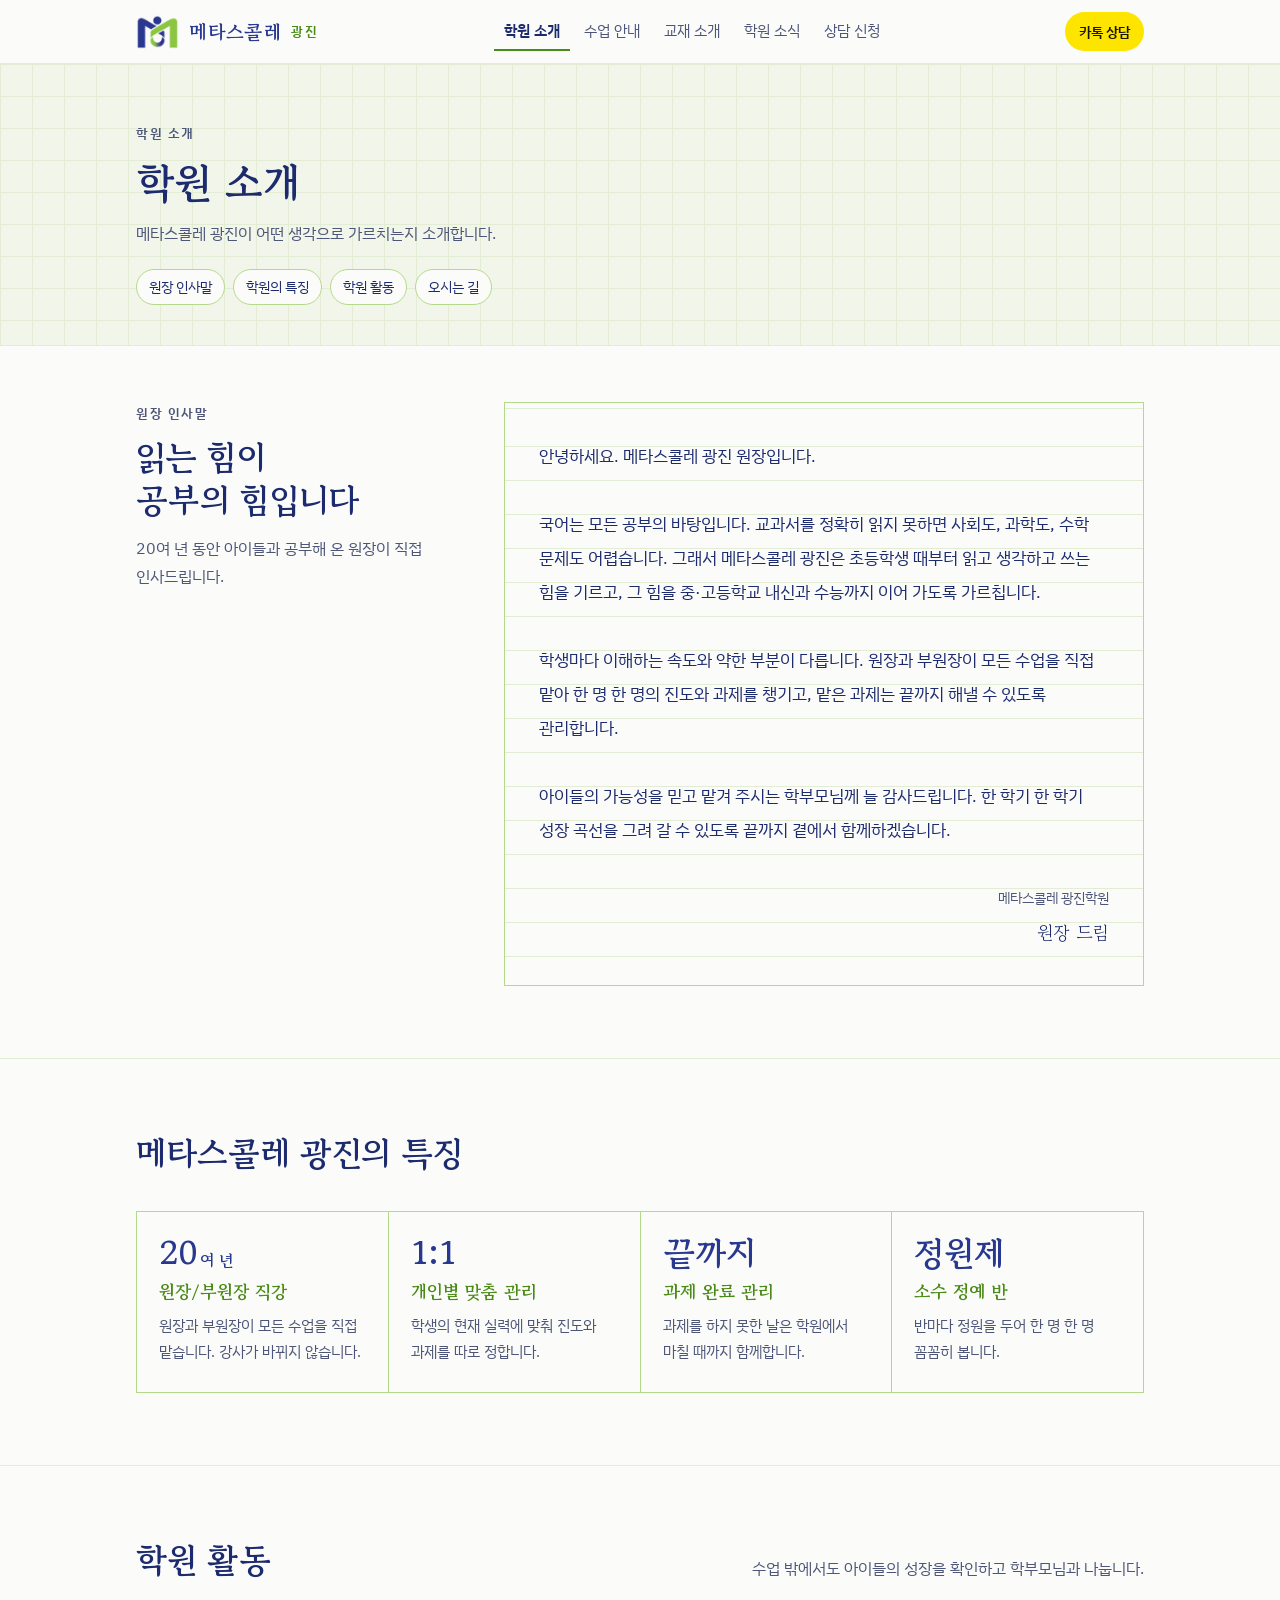
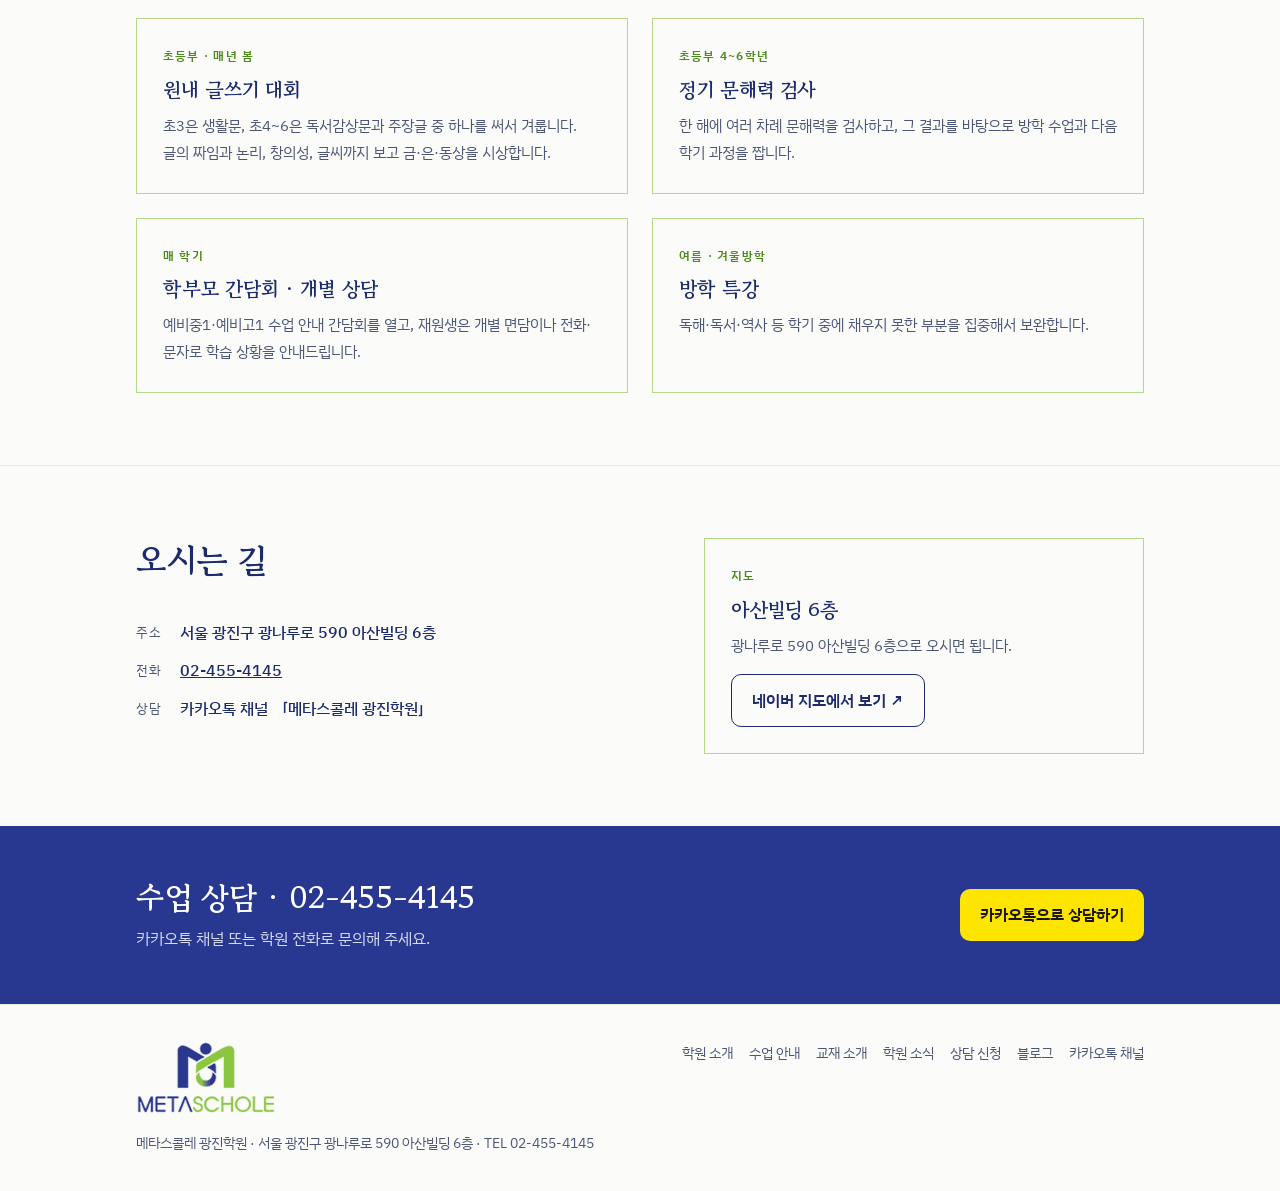
==== about.html @ 659533f3 "Add files via upload" ====
<!doctype html>
<html lang="ko">
<head>
<meta charset="utf-8">
<meta name="viewport" content="width=device-width, initial-scale=1, viewport-fit=cover">
<title>학원 소개 | 메타스콜레 광진</title>
<meta name="claude:viewport-fit-sides" content="cover">
<meta name="description" content="원장 인사말, 메타스콜레 광진의 특징과 학원 활동, 오시는 길">
<link rel="preconnect" href="https://fonts.googleapis.com">
<link rel="preconnect" href="https://fonts.gstatic.com" crossorigin>
<link rel="stylesheet" href="https://fonts.googleapis.com/css2?family=Gowun+Batang:wght@400;700&family=IBM+Plex+Sans+KR:wght@400;500;600&display=swap">
<link rel="stylesheet" href="style.css">
<link rel="icon" href="mark.png">
</head>
<body>
<header class="site-header">
  <div class="wrap bar">
    <a class="logo" href="index.html" aria-label="메타스콜레 광진 홈">
      <img class="logo-img-light" src="mark.png" alt="">
      <img class="logo-img-dark" src="mark-dark.png" alt="">
      <b>메타스콜레</b><span>광진</span>
    </a>
    <nav class="menu" aria-label="주요 메뉴"><a href="about.html" aria-current="page">학원 소개</a><a href="classes.html">수업 안내</a><a href="materials.html">교재 소개</a><a href="news.html">학원 소식</a><a href="contact.html">상담 신청</a></nav>
    <a class="kakao-btn" href="https://pf.kakao.com/_zTMRxb" target="_blank" rel="noopener">카톡 상담</a>
  </div>
  <div class="menu-row"><nav class="menu wrap" aria-label="주요 메뉴(모바일)"><a href="about.html" aria-current="page">학원 소개</a><a href="classes.html">수업 안내</a><a href="materials.html">교재 소개</a><a href="news.html">학원 소식</a><a href="contact.html">상담 신청</a></nav></div>
</header>
<main>
<div class="page-head"><div class="wrap">
  <p class="crumb">학원 소개</p><h1>학원 소개</h1><p>메타스콜레 광진이 어떤 생각으로 가르치는지 소개합니다.</p><div class="subnav"><a href="#greeting">원장 인사말</a><a href="#features">학원의 특징</a><a href="#activities">학원 활동</a><a href="#location">오시는 길</a></div>
</div></div>

<section class="first" id="greeting">
  <div class="wrap letter">
    <div class="letter-side">
      <p class="crumb">원장 인사말</p>
      <h2>읽는 힘이 공부의 힘입니다</h2>
      <p>20여 년 동안 아이들과 공부해 온 원장이 직접 인사드립니다.</p>
    </div>
    <div class="letter-body">
      <p>안녕하세요. 메타스콜레 광진 원장입니다.</p>
      <p>국어는 모든 공부의 바탕입니다. 교과서를 정확히 읽지 못하면 사회도, 과학도, 수학 문제도 어렵습니다. 그래서 메타스콜레 광진은 초등학생 때부터 읽고 생각하고 쓰는 힘을 기르고, 그 힘을 중·고등학교 내신과 수능까지 이어 가도록 가르칩니다.</p>
      <p>학생마다 이해하는 속도와 약한 부분이 다릅니다. 원장과 부원장이 모든 수업을 직접 맡아 한 명 한 명의 진도와 과제를 챙기고, 맡은 과제는 끝까지 해낼 수 있도록 관리합니다.</p>
      <p>아이들의 가능성을 믿고 맡겨 주시는 학부모님께 늘 감사드립니다. 한 학기 한 학기 성장 곡선을 그려 갈 수 있도록 끝까지 곁에서 함께하겠습니다.</p>
      <div class="letter-sign"><small>메타스콜레 광진학원</small>원장 드림</div>
    </div>
  </div>
</section>

<section id="features">
  <div class="wrap">
    <div class="sec-head"><h2>메타스콜레 광진의 특징</h2></div>
    <div class="points">
      <div class="point"><div class="k">20<small>여 년</small></div><h3>원장/부원장 직강</h3><p>원장과 부원장이 모든 수업을 직접 맡습니다. 강사가 바뀌지 않습니다.</p></div>
      <div class="point"><div class="k">1:1</div><h3>개인별 맞춤 관리</h3><p>학생의 현재 실력에 맞춰 진도와 과제를 따로 정합니다.</p></div>
      <div class="point"><div class="k">끝까지</div><h3>과제 완료 관리</h3><p>과제를 하지 못한 날은 학원에서 마칠 때까지 함께합니다.</p></div>
      <div class="point"><div class="k">정원제</div><h3>소수 정예 반</h3><p>반마다 정원을 두어 한 명 한 명 꼼꼼히 봅니다.</p></div>
    </div>
  </div>
</section>

<section id="activities">
  <div class="wrap">
    <div class="sec-head"><h2>학원 활동</h2><p>수업 밖에서도 아이들의 성장을 확인하고 학부모님과 나눕니다.</p></div>
    <div class="cards">
      <article class="card"><span class="tag">초등부 · 매년 봄</span><h3>원내 글쓰기 대회</h3><p>초3은 생활문, 초4~6은 독서감상문과 주장글 중 하나를 써서 겨룹니다. 글의 짜임과 논리, 창의성, 글씨까지 보고 금·은·동상을 시상합니다.</p></article>
      <article class="card"><span class="tag">초등부 4~6학년</span><h3>정기 문해력 검사</h3><p>한 해에 여러 차례 문해력을 검사하고, 그 결과를 바탕으로 방학 수업과 다음 학기 과정을 짭니다.</p></article>
      <article class="card"><span class="tag">매 학기</span><h3>학부모 간담회 · 개별 상담</h3><p>예비중1·예비고1 수업 안내 간담회를 열고, 재원생은 개별 면담이나 전화·문자로 학습 상황을 안내드립니다.</p></article>
      <article class="card"><span class="tag">여름 · 겨울방학</span><h3>방학 특강</h3><p>독해·독서·역사 등 학기 중에 채우지 못한 부분을 집중해서 보완합니다.</p></article>
    </div>
  </div>
</section>

<section id="location">
  <div class="wrap split">
    <div>
      <div class="sec-head"><h2>오시는 길</h2></div>
      <dl class="info">
        <dt>주소</dt><dd>서울 광진구 광나루로 590 아산빌딩 6층</dd>
        <dt>전화</dt><dd><a href="tel:024554145">02-455-4145</a></dd>
        <dt>상담</dt><dd>카카오톡 채널 「메타스콜레 광진학원」</dd>
      </dl>
    </div>
    <div class="card"><span class="tag">지도</span><h3>아산빌딩 6층</h3><p>광나루로 590 아산빌딩 6층으로 오시면 됩니다.</p><div class="actions" style="margin-top:4px"><a class="btn line" href="https://map.naver.com/p/search/%EA%B4%91%EB%82%98%EB%A3%A8%EB%A1%9C%20590" target="_blank" rel="noopener">네이버 지도에서 보기 ↗</a></div></div>
  </div>
</section>
<div class="cta-band"><div class="wrap">
  <div><h2>수업 상담 · 02-455-4145</h2><p>카카오톡 채널 또는 학원 전화로 문의해 주세요.</p></div>
  <a class="btn kakao" href="https://pf.kakao.com/_zTMRxb" target="_blank" rel="noopener">카카오톡으로 상담하기</a>
</div></div>
</main>
<footer><div class="wrap">
  <div>
    <img class="logo-img-light" src="logo.png" alt="METASCHOLE" style="width:140px">
    <img class="logo-img-dark" src="logo-dark.png" alt="METASCHOLE" style="width:140px">
    <p style="margin-top:10px">메타스콜레 광진학원 · 서울 광진구 광나루로 590 아산빌딩 6층 · TEL 02-455-4145</p>
  </div>
  <nav aria-label="하단 메뉴"><a href="about.html">학원 소개</a><a href="classes.html">수업 안내</a><a href="materials.html">교재 소개</a><a href="news.html">학원 소식</a><a href="contact.html">상담 신청</a><a href="https://blog.naver.com/lcleo01" target="_blank" rel="noopener">블로그</a><a href="https://pf.kakao.com/_zTMRxb" target="_blank" rel="noopener">카카오톡 채널</a></nav>
</div></footer>
</body>
</html>
---- style.css ----
/* 메타스콜레 광진 — 원고지(manuscript paper) 모티프.
   남색(로고) 잉크 + 초록(로고) 원고지 칸. 제목은 원고지 칸에, 섹션은 공책 줄처럼. */
:root{
  --paper:#fbfcf9;
  --paper-2:#f1f5ea;
  --ink:#1c2a6e;          /* 로고 남색 계열(본문용으로 조금 어둡게) */
  --brand:#283891;        /* 로고 남색 */
  --ink-soft:#4d5678;
  --lime:#8dc63f;         /* 로고 연두 */
  --green:#4a8a17;        /* 연두를 글자용으로 어둡게 */
  --green-soft:#eef6e2;
  --grid:#b5d98a;
  --grid-faint:#e3edd6;
  --seal:#283891;
  --closed:#fff3b0;
  --seal-ink:#f4f8f6;
  --kakao:#fee500;
  --kakao-ink:#191600;
  --display:"Gowun Batang","Nanum Myeongjo",serif;
  --body:"IBM Plex Sans KR","Apple SD Gothic Neo","Malgun Gothic",sans-serif;
  color-scheme:light;
}
@media (prefers-color-scheme: dark){:root:not([data-theme="light"]){
  --paper:#10152b;--paper-2:#171e3a;--ink:#e8ebf7;--brand:#9aa6ea;--ink-soft:#a9b0cc;--lime:#8dc63f;--green:#9dd25a;--green-soft:#1d2a1a;--grid:#3d5a26;--grid-faint:#252d4a;--seal:#8dc63f;--seal-ink:#10152b;--closed:#3a3416;color-scheme:dark}}
:root[data-theme="dark"]{
  --paper:#10152b;--paper-2:#171e3a;--ink:#e8ebf7;--brand:#9aa6ea;--ink-soft:#a9b0cc;--lime:#8dc63f;--green:#9dd25a;--green-soft:#1d2a1a;--grid:#3d5a26;--grid-faint:#252d4a;--seal:#8dc63f;--seal-ink:#10152b;--closed:#3a3416;color-scheme:dark}

*{box-sizing:border-box}
html{scroll-behavior:smooth}
@media (prefers-reduced-motion:reduce){html{scroll-behavior:auto}*{transition:none!important}}
body{margin:0;background:var(--paper);color:var(--ink);font-family:var(--body);font-size:16px;line-height:1.75;word-break:keep-all;overflow-wrap:break-word}
img{max-width:100%}
.wrap{max-width:1040px;margin:0 auto;padding-left:max(16px,env(safe-area-inset-left,0px));padding-right:max(16px,env(safe-area-inset-right,0px))}
a{color:inherit}
:focus-visible{outline:2px solid var(--green);outline-offset:3px}
h1,h2,h3{font-family:var(--display);text-wrap:balance;margin:0;line-height:1.3}
p{margin:0}

/* header */
body::before{content:"";position:fixed;inset:0 0 auto;height:env(safe-area-inset-top,0px);z-index:10;background:var(--paper)}
.site-header{position:sticky;top:env(safe-area-inset-top,0px);z-index:5;background:var(--paper);border-bottom:1px solid var(--grid-faint)}
.bar{display:flex;align-items:center;justify-content:space-between;gap:16px;padding-block:12px}
.logo{display:flex;align-items:center;gap:10px;text-decoration:none}
.logo img{height:34px;width:auto;display:block}
.logo-img-dark{display:none!important}
@media (prefers-color-scheme: dark){:root:not([data-theme="light"]) .logo-img-light{display:none!important}:root:not([data-theme="light"]) .logo-img-dark{display:block!important}}
:root[data-theme="dark"] .logo-img-light{display:none!important}
:root[data-theme="dark"] .logo-img-dark{display:block!important}
.brand-full{width:min(260px,70%);height:auto}
.logo b{font-family:var(--display);font-size:1.22rem;letter-spacing:.02em;color:var(--brand)}
.logo span{font-size:.8rem;color:var(--green);letter-spacing:.14em;font-weight:600}
.menu{display:flex;gap:4px;align-items:center;font-size:.94rem}
.menu a{text-decoration:none;color:var(--ink-soft);padding:6px 10px;border-radius:6px;white-space:nowrap}
.menu a:hover{color:var(--ink);background:var(--paper-2)}
.menu a[aria-current="page"]{color:var(--ink);font-weight:600;box-shadow:inset 0 -2px 0 var(--green);border-radius:0}
.kakao-btn{background:var(--kakao);color:var(--kakao-ink);padding:7px 14px;border-radius:999px;font-weight:600;text-decoration:none;font-size:.9rem;white-space:nowrap}
.menu-row{display:none}
@media (max-width:820px){
  .bar .menu{display:none}
  .menu-row{display:block;border-top:1px solid var(--grid-faint)}
  .menu-row .menu{overflow-x:auto;padding-block:6px;scrollbar-width:none}
  .menu-row .menu::-webkit-scrollbar{display:none}
}

/* page title band */
.page-head{background:var(--paper-2);border-bottom:1px solid var(--grid-faint);background-image:linear-gradient(var(--grid-faint) 1px,transparent 1px),linear-gradient(90deg,var(--grid-faint) 1px,transparent 1px);background-size:32px 32px}
.page-head .wrap{padding-block:48px 40px}
.crumb{font-size:.8rem;letter-spacing:.12em;color:var(--green);font-weight:600;margin-bottom:10px}
.page-head h1{font-size:clamp(1.8rem,4.2vw,2.6rem)}
.page-head p{margin-top:10px;color:var(--ink-soft);max-width:36em}
.subnav{display:flex;flex-wrap:wrap;gap:8px;margin-top:22px}
.subnav a{font-size:.88rem;text-decoration:none;border:1px solid var(--grid);background:var(--paper);padding:5px 12px;border-radius:999px}
.subnav a:hover{border-color:var(--green);color:var(--green)}

/* hero (home) */
.hero{padding-block:64px 56px;display:grid;grid-template-columns:minmax(0,1.25fr) minmax(0,1fr);gap:48px;align-items:center}
@media (max-width:820px){.hero{grid-template-columns:1fr;gap:40px;padding-block:40px}}
.eyebrow{font-size:.82rem;letter-spacing:.14em;color:var(--green);font-weight:600;margin-bottom:18px}
.genko{display:flex;flex-direction:column;gap:6px;margin-bottom:24px}
.row{display:flex;flex-wrap:wrap}
.row span{width:clamp(38px,6.4vw,62px);aspect-ratio:1;max-width:100%;display:grid;place-items:center;font-family:var(--display);font-weight:700;font-size:clamp(1.5rem,4.4vw,2.6rem);border:1px solid var(--grid);margin:0 -1px -1px 0;background:var(--paper)}
.row span.sp{border-color:var(--grid-faint)}
.row span.hl{color:var(--green);background:var(--green-soft)}
.lede{font-size:1.06rem;color:var(--ink-soft);max-width:34em}
.actions{display:flex;flex-wrap:wrap;gap:12px;margin-top:28px}
.btn{display:inline-flex;align-items:center;gap:8px;padding:12px 20px;border-radius:10px;font-weight:600;text-decoration:none;font-size:.98rem}
.btn.kakao{background:var(--kakao);color:var(--kakao-ink)}
.btn.line{border:1px solid var(--ink);color:var(--ink)}
.btn.line:hover{background:var(--paper-2)}

.notice{position:relative;background:var(--paper-2);border:1px solid var(--grid-faint);padding:28px 26px 26px;border-radius:4px}
.notice h2{font-size:1.3rem;margin-bottom:16px}
dl.info{display:grid;grid-template-columns:auto 1fr;gap:10px 18px;margin:0}
dl.info dt{font-size:.82rem;letter-spacing:.08em;color:var(--ink-soft);padding-top:3px}
dl.info dd{margin:0;font-weight:500;min-width:0}
.seal{position:absolute;top:-22px;right:18px;width:78px;height:78px;border-radius:8px;background:var(--seal);color:var(--seal-ink);display:grid;place-items:center;text-align:center;font-family:var(--display);font-weight:700;font-size:1.02rem;line-height:1.15;transform:rotate(-6deg);box-shadow:inset 0 0 0 3px var(--seal),inset 0 0 0 5px var(--seal-ink)}

/* sections */
section{padding-block:72px;border-top:1px solid var(--grid-faint)}
section.first{border-top:0;padding-top:56px}
.sec-head{display:flex;flex-wrap:wrap;align-items:baseline;justify-content:space-between;gap:12px 24px;margin-bottom:36px}
.sec-head h2{font-size:clamp(1.5rem,3.2vw,2.1rem)}
.sec-head p{color:var(--ink-soft);max-width:32em}
.more{font-size:.92rem;font-weight:600;color:var(--green);text-decoration:none;white-space:nowrap}
.more:hover{text-decoration:underline}

.points{display:grid;grid-template-columns:repeat(4,minmax(0,1fr));border-left:1px solid var(--grid);border-top:1px solid var(--grid)}
@media (max-width:860px){.points{grid-template-columns:repeat(2,minmax(0,1fr))}}
@media (max-width:480px){.points{grid-template-columns:1fr}}
.point{padding:24px 22px 26px;border-right:1px solid var(--grid);border-bottom:1px solid var(--grid);display:flex;flex-direction:column;gap:10px;min-width:0}
.point .k{font-family:var(--display);font-size:2.1rem;font-weight:700;line-height:1;color:var(--brand)}
.point .k small{font-size:1rem;margin-left:2px}
.point h3{font-size:1.12rem;color:var(--green)}
.point p{color:var(--ink-soft);font-size:.95rem}

.classes{display:grid;grid-template-columns:repeat(2,minmax(0,1fr));gap:28px}
@media (max-width:820px){.classes{grid-template-columns:1fr}}
.class{border:1px solid var(--grid);background:var(--paper);display:flex;flex-direction:column;min-width:0;scroll-margin-top:90px}
.class-top{padding:26px 26px 20px;border-bottom:1px solid var(--grid);background:repeating-linear-gradient(to bottom,transparent 0 31px,var(--grid-faint) 31px 32px)}
.tag{display:inline-block;font-size:.78rem;letter-spacing:.1em;font-weight:600;color:var(--green);margin-bottom:8px}
.class h3{font-size:1.55rem;margin-bottom:8px}
.class-top p{color:var(--ink-soft)}
.meta{display:grid;grid-template-columns:repeat(2,minmax(0,1fr));border-bottom:1px solid var(--grid)}
.meta div{padding:14px 26px;min-width:0}
.meta div+div{border-left:1px solid var(--grid)}
.meta span{display:block;font-size:.76rem;letter-spacing:.1em;color:var(--ink-soft)}
.meta b{font-family:var(--display);font-size:1.15rem}
ul.checks{list-style:none;margin:0;padding:20px 26px 26px;display:flex;flex-direction:column;gap:10px}
ul.checks li{position:relative;padding-left:22px}
ul.checks li::before{content:"";position:absolute;left:0;top:.62em;width:10px;height:10px;border:1px solid var(--green);background:var(--green-soft)}
.class .detail{padding:0 26px 26px;color:var(--ink-soft);font-size:.96rem;display:flex;flex-direction:column;gap:10px}

.flow{display:grid;grid-template-columns:repeat(3,minmax(0,1fr))}
@media (max-width:760px){.flow{grid-template-columns:1fr}}
.step{padding:6px 28px 6px 0;min-width:0}
.step+.step{padding-left:28px;border-left:1px dashed var(--grid)}
@media (max-width:760px){.step,.step+.step{padding:18px 0;border-left:0;border-top:1px dashed var(--grid)}.step:first-child{border-top:0}}
.step .n{font-size:.8rem;letter-spacing:.12em;color:var(--green);font-weight:600}
.step h3{font-size:1.2rem;margin:6px 0 8px}
.step p{color:var(--ink-soft);font-size:.96rem}

/* greeting letter */
.letter{display:grid;grid-template-columns:minmax(0,1fr) minmax(0,2fr);gap:48px;align-items:start}
@media (max-width:820px){.letter{grid-template-columns:1fr;gap:28px}}
.letter-side h2{font-size:clamp(1.5rem,3.2vw,2.1rem);margin-bottom:12px}
.letter-side p{color:var(--ink-soft)}
.letter-body{background:var(--paper);border:1px solid var(--grid);padding:36px 34px;background-image:repeating-linear-gradient(to bottom,transparent 0 33px,var(--grid-faint) 33px 34px);background-position:0 10px;line-height:34px;font-size:1.04rem}
.letter-body p+p{margin-top:34px}
.letter-sign{margin-top:34px;text-align:right;font-family:var(--display);font-size:1.15rem}
.letter-sign small{display:block;font-family:var(--body);font-size:.85rem;color:var(--ink-soft)}

/* generic grids & cards */
.cards{display:grid;grid-template-columns:repeat(2,minmax(0,1fr));gap:24px}
@media (max-width:760px){.cards{grid-template-columns:1fr}}
.card{background:var(--paper);border:1px solid var(--grid);padding:26px;display:flex;flex-direction:column;gap:10px;min-width:0}
.card .tag{margin:0}
.card h3{font-size:1.25rem}
.card p{color:var(--ink-soft);font-size:.96rem}
.card.link{text-decoration:none;transition:border-color .15s}
.card.link:hover{border-color:var(--green)}
.card .go{margin-top:auto;padding-top:8px;font-weight:600;font-size:.9rem;color:var(--green)}

.book{display:grid;grid-template-columns:96px minmax(0,1fr);gap:22px;align-items:start}
.cover{aspect-ratio:3/4;max-width:100%;border:1px solid var(--ink);background:var(--paper-2);display:flex;flex-direction:column;justify-content:space-between;padding:10px 9px;font-family:var(--display);font-weight:700;font-size:.82rem;line-height:1.25;color:var(--ink);background-image:linear-gradient(var(--grid-faint) 1px,transparent 1px),linear-gradient(90deg,var(--grid-faint) 1px,transparent 1px);background-size:12px 12px}
.cover small{font-family:var(--body);font-weight:600;font-size:.62rem;letter-spacing:.08em;color:var(--green)}
.cover.navy{background:var(--brand);color:#fff;background-image:none}
.cover.navy small{color:var(--lime)}
.cover.green{background:var(--lime);color:#14200a;background-image:none}
.cover.green small{color:#2c4a10}

.news{list-style:none;margin:0;padding:0;border-top:1px solid var(--ink)}
.news li{border-bottom:1px solid var(--grid-faint)}
.news a,.news .item{display:grid;grid-template-columns:88px minmax(0,1fr) auto;gap:16px;align-items:baseline;padding:18px 4px;text-decoration:none}
.news a:hover b{color:var(--green)}
.news .cat{font-size:.78rem;font-weight:600;letter-spacing:.06em;color:var(--green)}
.news b{font-weight:600}
.news .when{font-size:.85rem;color:var(--ink-soft);font-variant-numeric:tabular-nums}
@media (max-width:560px){.news a,.news .item{grid-template-columns:1fr;gap:4px}}

.todo{border:1.5px dashed var(--green);background:var(--green-soft);padding:18px 20px;border-radius:6px;font-size:.95rem}
.todo b{color:var(--green)}

.split{display:grid;grid-template-columns:minmax(0,1.2fr) minmax(0,1fr);gap:40px;align-items:start}
@media (max-width:820px){.split{grid-template-columns:1fr}}

.copy{display:flex;gap:8px;align-items:center;flex-wrap:wrap}
.copy code{font-family:var(--body);background:var(--paper-2);padding:8px 10px;border:1px solid var(--grid-faint);font-size:.9rem;user-select:all;min-width:0;overflow-wrap:anywhere;flex:1}
.copy button{font:inherit;font-size:.88rem;font-weight:600;padding:8px 14px;border:1px solid var(--ink);background:transparent;color:var(--ink);cursor:pointer;border-radius:6px}

.cta-band{background:var(--brand);color:#fff}
.cta-band .wrap{padding-block:52px;display:flex;flex-wrap:wrap;align-items:center;justify-content:space-between;gap:20px}
.cta-band h2{font-size:clamp(1.4rem,3vw,1.9rem)}
.cta-band p{color:#d6dcf5;margin-top:6px}
@media (prefers-color-scheme: dark){:root:not([data-theme="light"]) .cta-band{background:var(--paper-2);color:var(--ink)}}
:root[data-theme="dark"] .cta-band{background:var(--paper-2);color:var(--ink)}

footer{padding-block:36px;font-size:.86rem;color:var(--ink-soft);border-top:1px solid var(--grid-faint)}
footer .wrap{display:flex;flex-wrap:wrap;justify-content:space-between;gap:16px 32px}
footer nav{display:flex;flex-wrap:wrap;gap:6px 16px}
footer a{text-decoration:none}
footer a:hover{color:var(--ink)}

/* 과정 카드 4개, 소식 요약 */
.courses{display:grid;grid-template-columns:repeat(4,minmax(0,1fr));gap:20px}
@media (max-width:960px){.courses{grid-template-columns:repeat(2,minmax(0,1fr))}}
@media (max-width:520px){.courses{grid-template-columns:1fr}}
.news .nt{display:flex;flex-direction:column;gap:2px;min-width:0}
.news .nt small{font-size:.9rem;color:var(--ink-soft);line-height:1.6}
.news a{grid-template-columns:72px minmax(0,1fr) auto}
.news .item{grid-template-columns:72px minmax(0,1fr) auto}
.cards+.cards{margin-top:24px}

/* 수업 일정표 달력 */
.cal-wrap{border:1px solid var(--grid);background:var(--paper);margin-bottom:24px}
.cal-title{display:flex;flex-wrap:wrap;justify-content:space-between;align-items:baseline;gap:8px 16px;padding:18px 20px;border-bottom:1px solid var(--grid)}
.cal-title h3{font-size:1.3rem}
.cal-key{font-size:.85rem;color:var(--ink-soft);display:inline-flex;align-items:center;gap:6px}
.cal-key i{width:14px;height:14px;background:var(--closed);border:1px solid var(--grid)}
.cal{display:grid;grid-template-columns:repeat(7,minmax(0,1fr))}
.cal-h{padding:8px 4px;text-align:center;font-weight:600;font-size:.88rem;border-bottom:1px solid var(--grid);background:var(--paper-2)}
.cal-d{min-height:78px;padding:8px 10px;border-right:1px solid var(--grid-faint);border-bottom:1px solid var(--grid-faint);display:flex;flex-direction:column;gap:2px;min-width:0}
.cal-d:nth-child(7n){border-right:0}
.cal-d b{font-variant-numeric:tabular-nums;font-size:1rem}
.cal-d span{font-size:.8rem;color:var(--ink-soft)}
.cal-d.closed{background:var(--closed)}
.cal-d.closed span{color:var(--ink);font-weight:600}
.sun,.cal-d.sun b{color:#c23b3b}
.sat,.cal-d.sat b{color:var(--brand)}
.cal-notes{padding:16px 20px 20px;border-top:1px solid var(--grid)}
@media (max-width:560px){.cal-d{min-height:58px;padding:6px 5px}.cal-d span{font-size:.68rem;line-height:1.3}.cal-d b{font-size:.9rem}}

/* 학원 소식 글 펼쳐 보기 */
.posts{border-top:1px solid var(--ink)}
.post{border-bottom:1px solid var(--grid-faint);scroll-margin-top:90px}
.post summary{list-style:none;cursor:pointer;display:grid;grid-template-columns:72px minmax(0,1fr) auto;gap:16px;align-items:baseline;padding:18px 4px}
.post summary::-webkit-details-marker{display:none}
.post summary:hover b{color:var(--green)}
.post summary .cat{font-size:.78rem;font-weight:600;letter-spacing:.06em;color:var(--green)}
.post summary .nt{display:flex;flex-direction:column;gap:2px;min-width:0}
.post summary .nt small{font-size:.9rem;color:var(--ink-soft);line-height:1.6}
.post[open] summary .nt small{display:none}
.post summary .when{font-size:.85rem;color:var(--ink-soft);font-variant-numeric:tabular-nums}
.post summary b::after{content:" +";color:var(--green)}
.post[open] summary b::after{content:" −"}
.post-body{margin:0 4px 26px 92px;padding:22px 26px;background:var(--paper-2);border-left:3px solid var(--lime);max-width:46rem;display:flex;flex-direction:column;gap:12px}
.post-body h4{font-family:var(--display);font-size:1.08rem;margin:8px 0 0}
.post-body ul{margin:0;padding-left:1.2em;display:flex;flex-direction:column;gap:6px}
@media (max-width:560px){.post summary{grid-template-columns:1fr;gap:4px}.post-body{margin:0 0 22px;padding:18px 16px}}
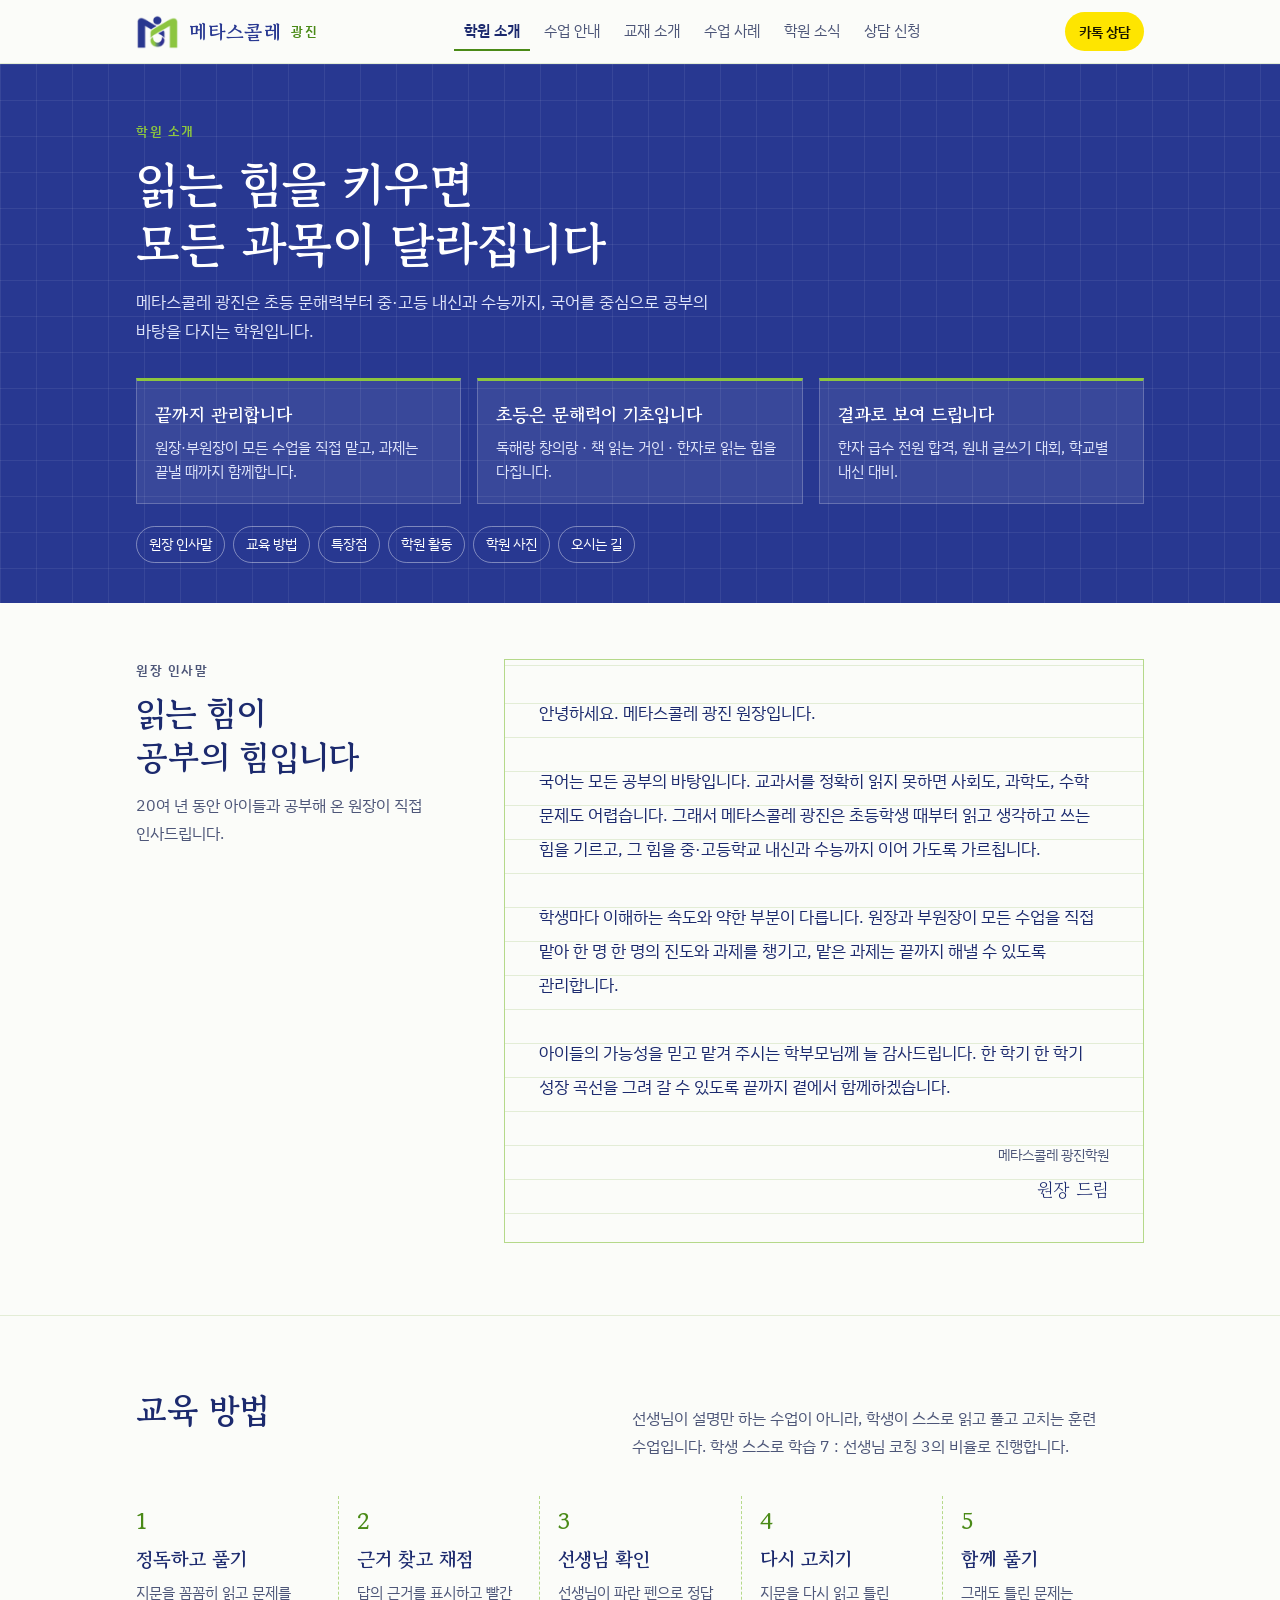
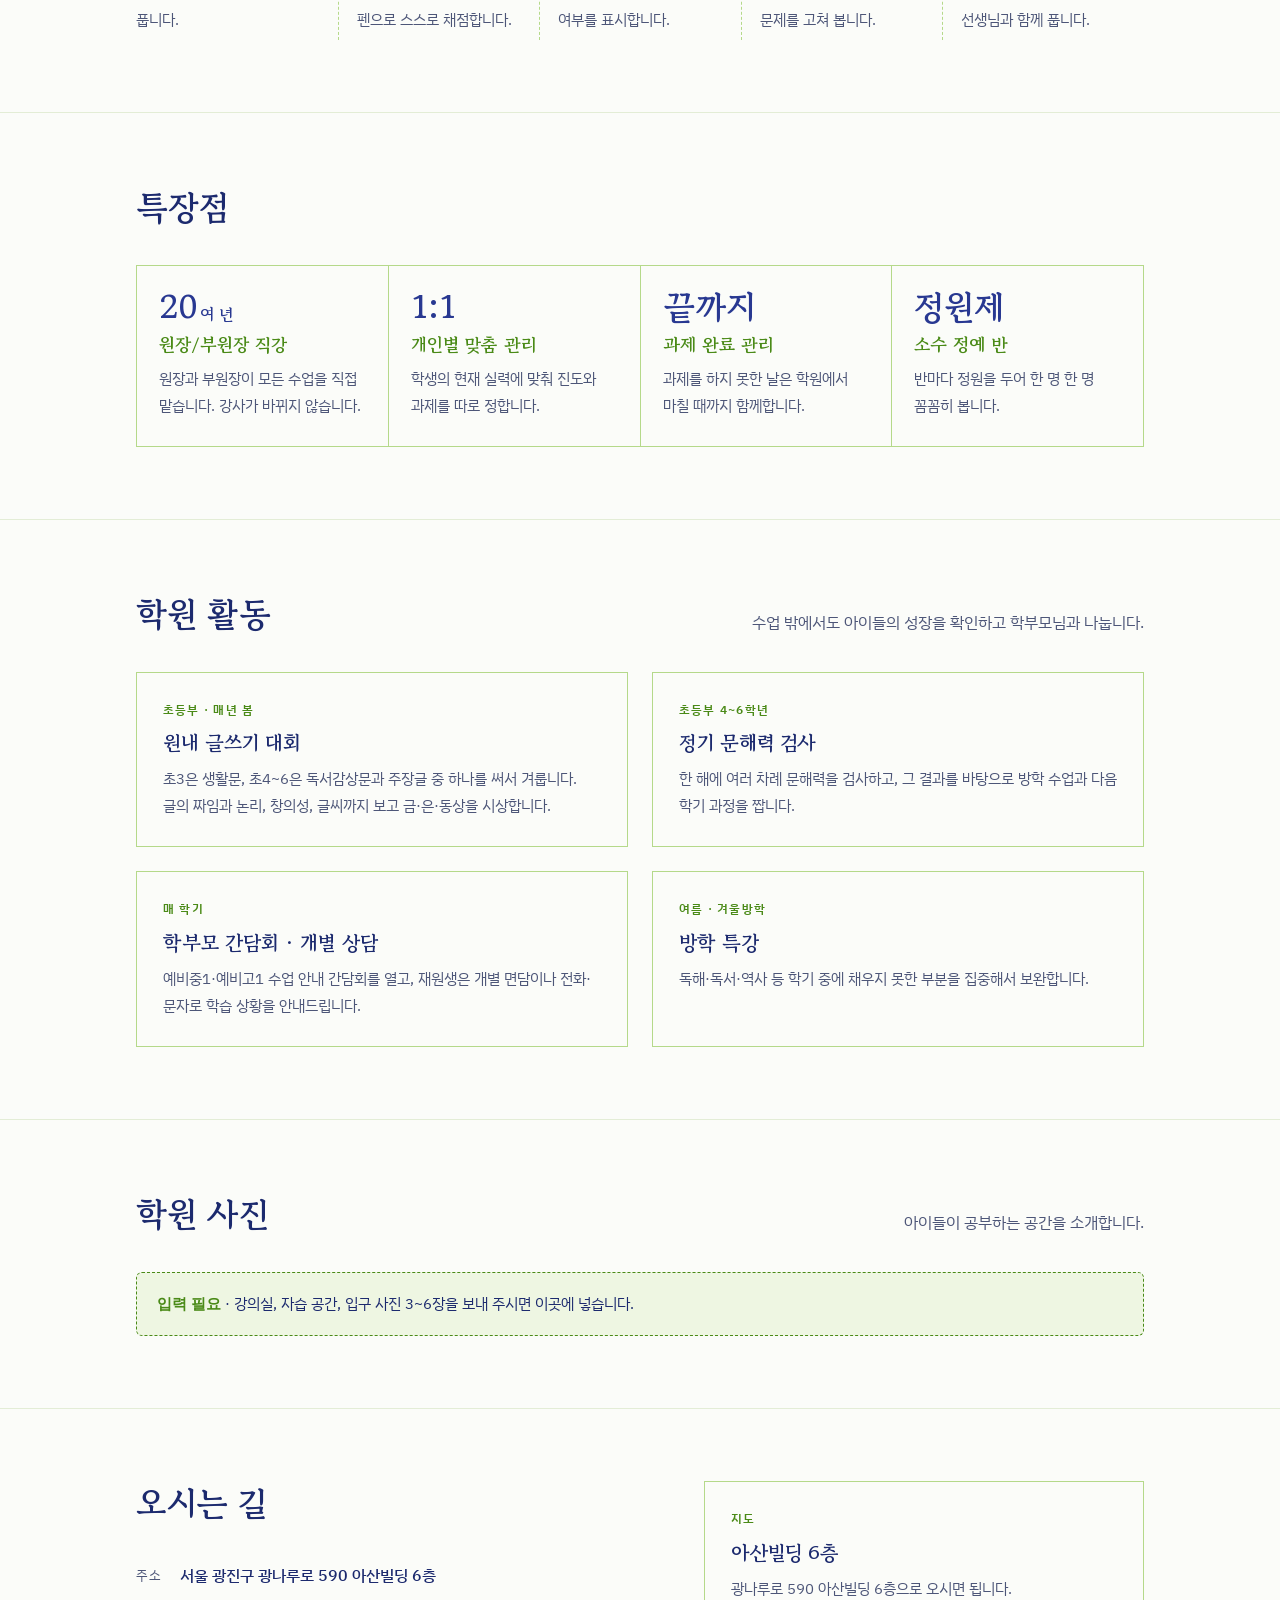
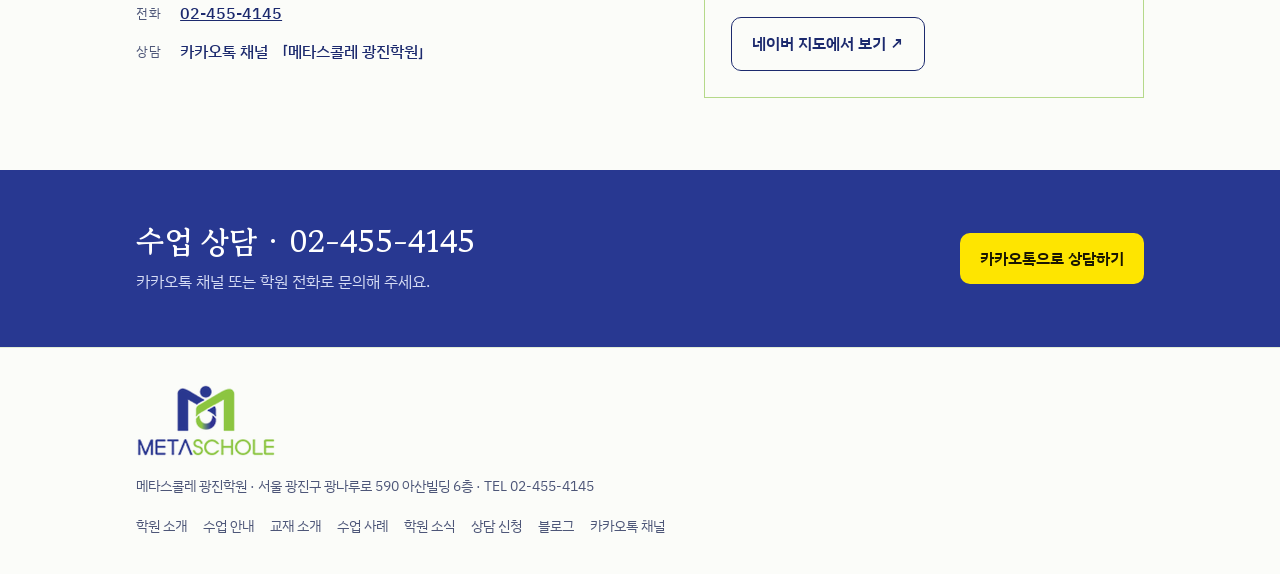
==== commit 7cced7d3: "Add files via upload" ====
--- a/about.html
+++ b/about.html
@@ -20,14 +20,22 @@
       <img class="logo-img-dark" src="mark-dark.png" alt="">
       <b>메타스콜레</b><span>광진</span>
     </a>
-    <nav class="menu" aria-label="주요 메뉴"><a href="about.html" aria-current="page">학원 소개</a><a href="classes.html">수업 안내</a><a href="materials.html">교재 소개</a><a href="news.html">학원 소식</a><a href="contact.html">상담 신청</a></nav>
+    <nav class="menu" aria-label="주요 메뉴"><a href="about.html" aria-current="page">학원 소개</a><a href="classes.html">수업 안내</a><a href="materials.html">교재 소개</a><a href="cases.html">수업 사례</a><a href="news.html">학원 소식</a><a href="contact.html">상담 신청</a></nav>
     <a class="kakao-btn" href="https://pf.kakao.com/_zTMRxb" target="_blank" rel="noopener">카톡 상담</a>
   </div>
-  <div class="menu-row"><nav class="menu wrap" aria-label="주요 메뉴(모바일)"><a href="about.html" aria-current="page">학원 소개</a><a href="classes.html">수업 안내</a><a href="materials.html">교재 소개</a><a href="news.html">학원 소식</a><a href="contact.html">상담 신청</a></nav></div>
+  <div class="menu-row"><nav class="menu wrap" aria-label="주요 메뉴(모바일)"><a href="about.html" aria-current="page">학원 소개</a><a href="classes.html">수업 안내</a><a href="materials.html">교재 소개</a><a href="cases.html">수업 사례</a><a href="news.html">학원 소식</a><a href="contact.html">상담 신청</a></nav></div>
 </header>
 <main>
-<div class="page-head"><div class="wrap">
-  <p class="crumb">학원 소개</p><h1>학원 소개</h1><p>메타스콜레 광진이 어떤 생각으로 가르치는지 소개합니다.</p><div class="subnav"><a href="#greeting">원장 인사말</a><a href="#features">학원의 특징</a><a href="#activities">학원 활동</a><a href="#location">오시는 길</a></div>
+<div class="about-hero"><div class="wrap">
+  <p class="crumb">학원 소개</p>
+  <h1>읽는 힘을 키우면<br>모든 과목이 달라집니다</h1>
+  <p class="lede">메타스콜레 광진은 초등 문해력부터 중·고등 내신과 수능까지, 국어를 중심으로 공부의 바탕을 다지는 학원입니다.</p>
+  <div class="pillars">
+    <div class="pillar"><b>끝까지 관리합니다</b><span>원장·부원장이 모든 수업을 직접 맡고, 과제는 끝낼 때까지 함께합니다.</span></div>
+    <div class="pillar"><b>초등은 문해력이 기초입니다</b><span>독해랑 창의랑 · 책 읽는 거인 · 한자로 읽는 힘을 다집니다.</span></div>
+    <div class="pillar"><b>결과로 보여 드립니다</b><span>한자 급수 전원 합격, 원내 글쓰기 대회, 학교별 내신 대비.</span></div>
+  </div>
+  <div class="subnav"><a href="#greeting">원장 인사말</a><a href="#method">교육 방법</a><a href="#features">특장점</a><a href="#activities">학원 활동</a><a href="#photos">학원 사진</a><a href="#location">오시는 길</a></div>
 </div></div>
 
 <section class="first" id="greeting">
@@ -47,9 +55,22 @@
   </div>
 </section>
 
+<section id="method">
+  <div class="wrap">
+    <div class="sec-head"><h2>교육 방법</h2><p>선생님이 설명만 하는 수업이 아니라, 학생이 스스로 읽고 풀고 고치는 훈련 수업입니다. 학생 스스로 학습 7 : 선생님 코칭 3의 비율로 진행합니다.</p></div>
+    <div class="flow five">
+      <div class="step"><div class="n">1</div><h3>정독하고 풀기</h3><p>지문을 꼼꼼히 읽고 문제를 풉니다.</p></div>
+      <div class="step"><div class="n">2</div><h3>근거 찾고 채점</h3><p>답의 근거를 표시하고 빨간 펜으로 스스로 채점합니다.</p></div>
+      <div class="step"><div class="n">3</div><h3>선생님 확인</h3><p>선생님이 파란 펜으로 정답 여부를 표시합니다.</p></div>
+      <div class="step"><div class="n">4</div><h3>다시 고치기</h3><p>지문을 다시 읽고 틀린 문제를 고쳐 봅니다.</p></div>
+      <div class="step"><div class="n">5</div><h3>함께 풀기</h3><p>그래도 틀린 문제는 선생님과 함께 풉니다.</p></div>
+    </div>
+  </div>
+</section>
+
 <section id="features">
   <div class="wrap">
-    <div class="sec-head"><h2>메타스콜레 광진의 특징</h2></div>
+    <div class="sec-head"><h2>특장점</h2></div>
     <div class="points">
       <div class="point"><div class="k">20<small>여 년</small></div><h3>원장/부원장 직강</h3><p>원장과 부원장이 모든 수업을 직접 맡습니다. 강사가 바뀌지 않습니다.</p></div>
       <div class="point"><div class="k">1:1</div><h3>개인별 맞춤 관리</h3><p>학생의 현재 실력에 맞춰 진도와 과제를 따로 정합니다.</p></div>
@@ -68,6 +89,13 @@
       <article class="card"><span class="tag">매 학기</span><h3>학부모 간담회 · 개별 상담</h3><p>예비중1·예비고1 수업 안내 간담회를 열고, 재원생은 개별 면담이나 전화·문자로 학습 상황을 안내드립니다.</p></article>
       <article class="card"><span class="tag">여름 · 겨울방학</span><h3>방학 특강</h3><p>독해·독서·역사 등 학기 중에 채우지 못한 부분을 집중해서 보완합니다.</p></article>
     </div>
+  </div>
+</section>
+
+<section id="photos">
+  <div class="wrap">
+    <div class="sec-head"><h2>학원 사진</h2><p>아이들이 공부하는 공간을 소개합니다.</p></div>
+    <div class="todo"><b>입력 필요</b> · 강의실, 자습 공간, 입구 사진 3~6장을 보내 주시면 이곳에 넣습니다.</div>
   </div>
 </section>
 
@@ -95,7 +123,7 @@
     <img class="logo-img-dark" src="logo-dark.png" alt="METASCHOLE" style="width:140px">
     <p style="margin-top:10px">메타스콜레 광진학원 · 서울 광진구 광나루로 590 아산빌딩 6층 · TEL 02-455-4145</p>
   </div>
-  <nav aria-label="하단 메뉴"><a href="about.html">학원 소개</a><a href="classes.html">수업 안내</a><a href="materials.html">교재 소개</a><a href="news.html">학원 소식</a><a href="contact.html">상담 신청</a><a href="https://blog.naver.com/lcleo01" target="_blank" rel="noopener">블로그</a><a href="https://pf.kakao.com/_zTMRxb" target="_blank" rel="noopener">카카오톡 채널</a></nav>
+  <nav aria-label="하단 메뉴"><a href="about.html">학원 소개</a><a href="classes.html">수업 안내</a><a href="materials.html">교재 소개</a><a href="cases.html">수업 사례</a><a href="news.html">학원 소식</a><a href="contact.html">상담 신청</a><a href="https://blog.naver.com/lcleo01" target="_blank" rel="noopener">블로그</a><a href="https://pf.kakao.com/_zTMRxb" target="_blank" rel="noopener">카카오톡 채널</a></nav>
 </div></footer>
 </body>
 </html>
--- a/style.css
+++ b/style.css
@@ -246,3 +246,65 @@
 .post-body h4{font-family:var(--display);font-size:1.08rem;margin:8px 0 0}
 .post-body ul{margin:0;padding-left:1.2em;display:flex;flex-direction:column;gap:6px}
 @media (max-width:560px){.post summary{grid-template-columns:1fr;gap:4px}.post-body{margin:0 0 22px;padding:18px 16px}}
+
+/* 수업 구성 펼쳐 보기 */
+.parts-hint{padding:18px 26px 6px;font-size:.85rem;color:var(--ink-soft)}
+.parts{padding:0 26px 22px;display:flex;flex-direction:column}
+.part{border-bottom:1px solid var(--grid-faint)}
+.part summary{list-style:none;cursor:pointer;display:flex;flex-wrap:wrap;align-items:baseline;gap:4px 14px;padding:14px 0}
+.part summary::-webkit-details-marker{display:none}
+.part summary b{font-family:var(--display);font-size:1.12rem}
+.part summary b::before{content:"+ ";color:var(--green)}
+.part[open] summary b::before{content:"− "}
+.part summary span{font-size:.85rem;color:var(--ink-soft)}
+.part summary:hover b{color:var(--green)}
+.part-body{padding:0 0 18px 18px;display:flex;flex-direction:column;gap:12px;color:var(--ink-soft);max-width:46rem}
+@media (max-width:560px){.parts,.parts-hint{padding-left:16px;padding-right:16px}.part-body{padding-left:0}}
+
+/* 수업 사례 사진 */
+.post-body figure{margin:4px 0;display:flex;flex-direction:column;gap:6px;min-width:0}
+.post-body figure img{display:block;width:100%;height:auto;border:1px solid var(--grid);background:#fff}
+.post-body figcaption{font-size:.82rem;color:var(--ink-soft)}
+.post-body > figure{max-width:340px}
+.gallery{display:grid;grid-template-columns:repeat(auto-fill,minmax(180px,1fr));gap:14px}
+.post-body a.more{font-weight:600}
+
+/* 과정 카드 6개, 단계표, 순서 목록 */
+.courses{grid-template-columns:repeat(3,minmax(0,1fr))}
+@media (max-width:860px){.courses{grid-template-columns:repeat(2,minmax(0,1fr))}}
+@media (max-width:520px){.courses{grid-template-columns:1fr}}
+.classes.single{grid-template-columns:minmax(0,1fr)}
+.part-body h4{font-family:var(--display);font-size:1.02rem;color:var(--ink);margin:6px 0 -4px}
+ol.steps{margin:0;padding-left:1.4em;display:flex;flex-direction:column;gap:6px}
+ol.steps li::marker{color:var(--green);font-weight:600}
+.table-wrap{overflow-x:auto}
+table.levels{border-collapse:collapse;min-width:280px;font-size:.92rem}
+table.levels th,table.levels td{border:1px solid var(--grid);padding:6px 14px;text-align:left;color:var(--ink)}
+table.levels th{background:var(--paper-2);font-weight:600}
+
+/* 학원 소개 배너 */
+.about-hero{background:var(--brand);color:#fff;position:relative;overflow:hidden}
+.about-hero::after{content:"";position:absolute;inset:0;background-image:linear-gradient(rgba(255,255,255,.07) 1px,transparent 1px),linear-gradient(90deg,rgba(255,255,255,.07) 1px,transparent 1px);background-size:36px 36px;pointer-events:none}
+.about-hero .wrap{position:relative;z-index:1;padding-block:56px 40px}
+.about-hero .crumb{color:var(--lime)}
+.about-hero h1{font-size:clamp(1.9rem,4.6vw,3rem);line-height:1.25}
+.about-hero .lede{color:#dfe4fa;margin-top:14px;max-width:36em}
+.pillars{display:grid;grid-template-columns:repeat(3,minmax(0,1fr));gap:16px;margin-top:32px}
+@media (max-width:760px){.pillars{grid-template-columns:1fr}}
+.pillar{background:rgba(255,255,255,.08);border:1px solid rgba(255,255,255,.22);border-top:3px solid var(--lime);padding:18px 18px 20px;display:flex;flex-direction:column;gap:6px;min-width:0}
+.pillar b{font-family:var(--display);font-size:1.12rem}
+.pillar span{color:#dfe4fa;font-size:.92rem;line-height:1.6}
+.about-hero .subnav a{background:transparent;color:#fff;border-color:rgba(255,255,255,.4)}
+.about-hero .subnav a:hover{border-color:var(--lime);color:var(--lime)}
+@media (prefers-color-scheme: dark){:root:not([data-theme="light"]) .about-hero{background:#1b2558}}
+:root[data-theme="dark"] .about-hero{background:#1b2558}
+
+.flow.five{grid-template-columns:repeat(5,minmax(0,1fr))}
+@media (max-width:900px){.flow.five{grid-template-columns:1fr}.flow.five .step,.flow.five .step+.step{padding:16px 0;border-left:0;border-top:1px dashed var(--grid)}.flow.five .step:first-child{border-top:0}}
+.flow.five .step{padding-right:18px}.flow.five .step+.step{padding-left:18px}
+.flow.five .n{font-family:var(--display);font-size:1.4rem;color:var(--green)}
+
+.covers{display:grid;grid-template-columns:repeat(auto-fill,minmax(160px,220px));gap:22px}
+.covers figure{margin:0;display:flex;flex-direction:column;gap:8px}
+.covers img{width:100%;height:auto;border:1px solid var(--grid);box-shadow:0 6px 18px rgba(20,30,80,.12)}
+.covers figcaption{font-size:.88rem;color:var(--ink-soft)}
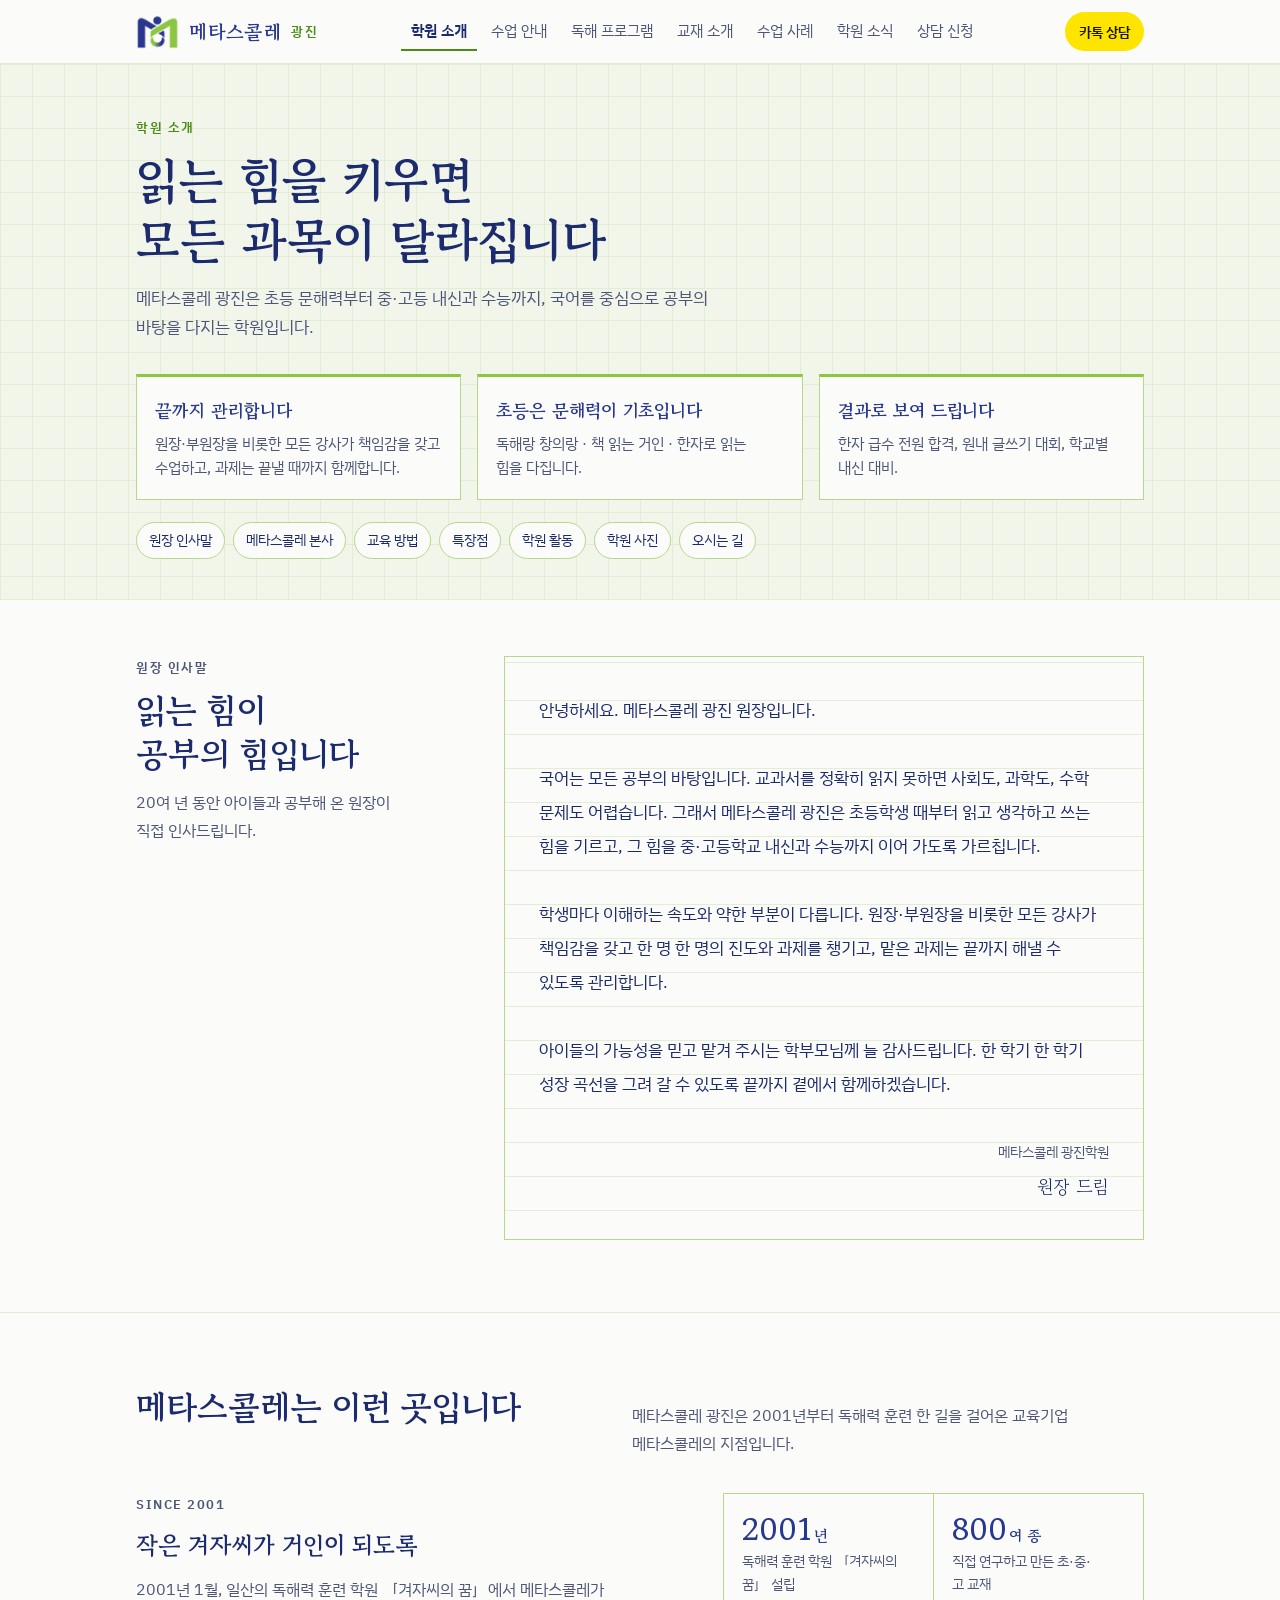
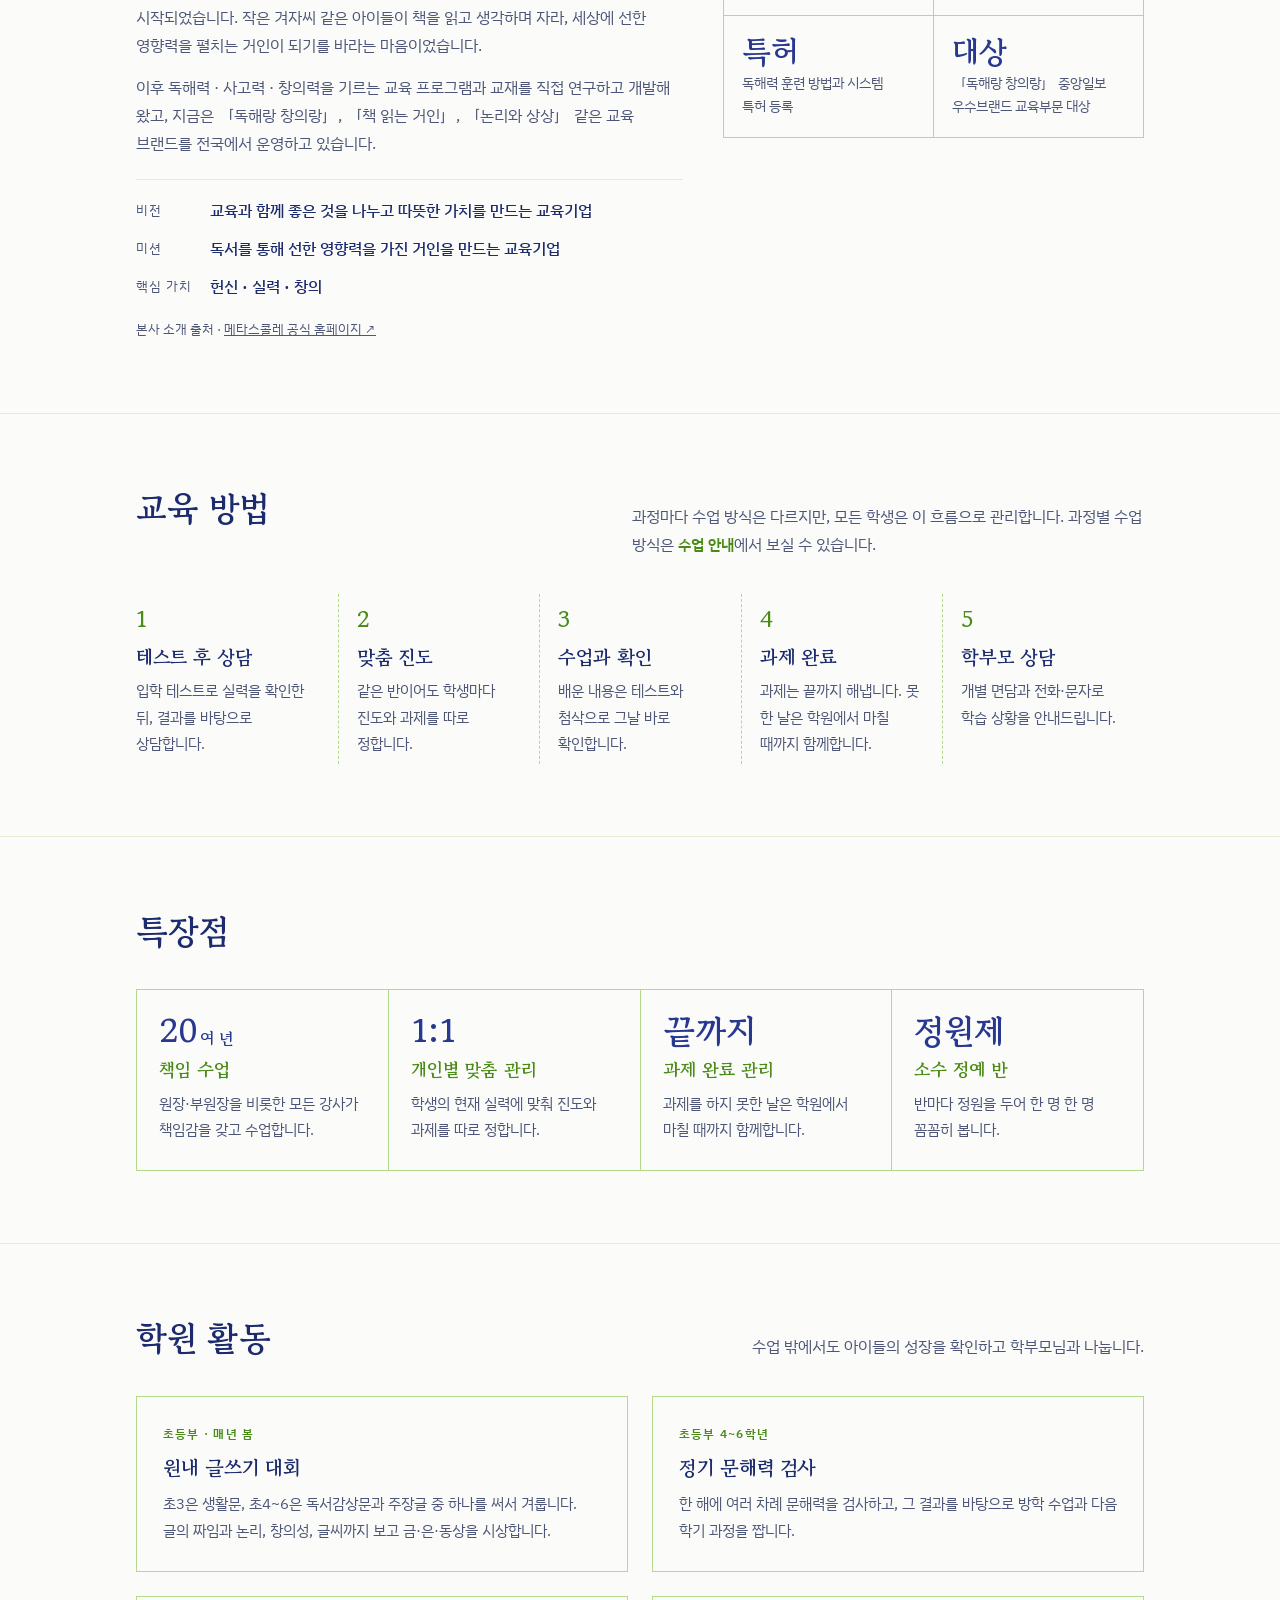
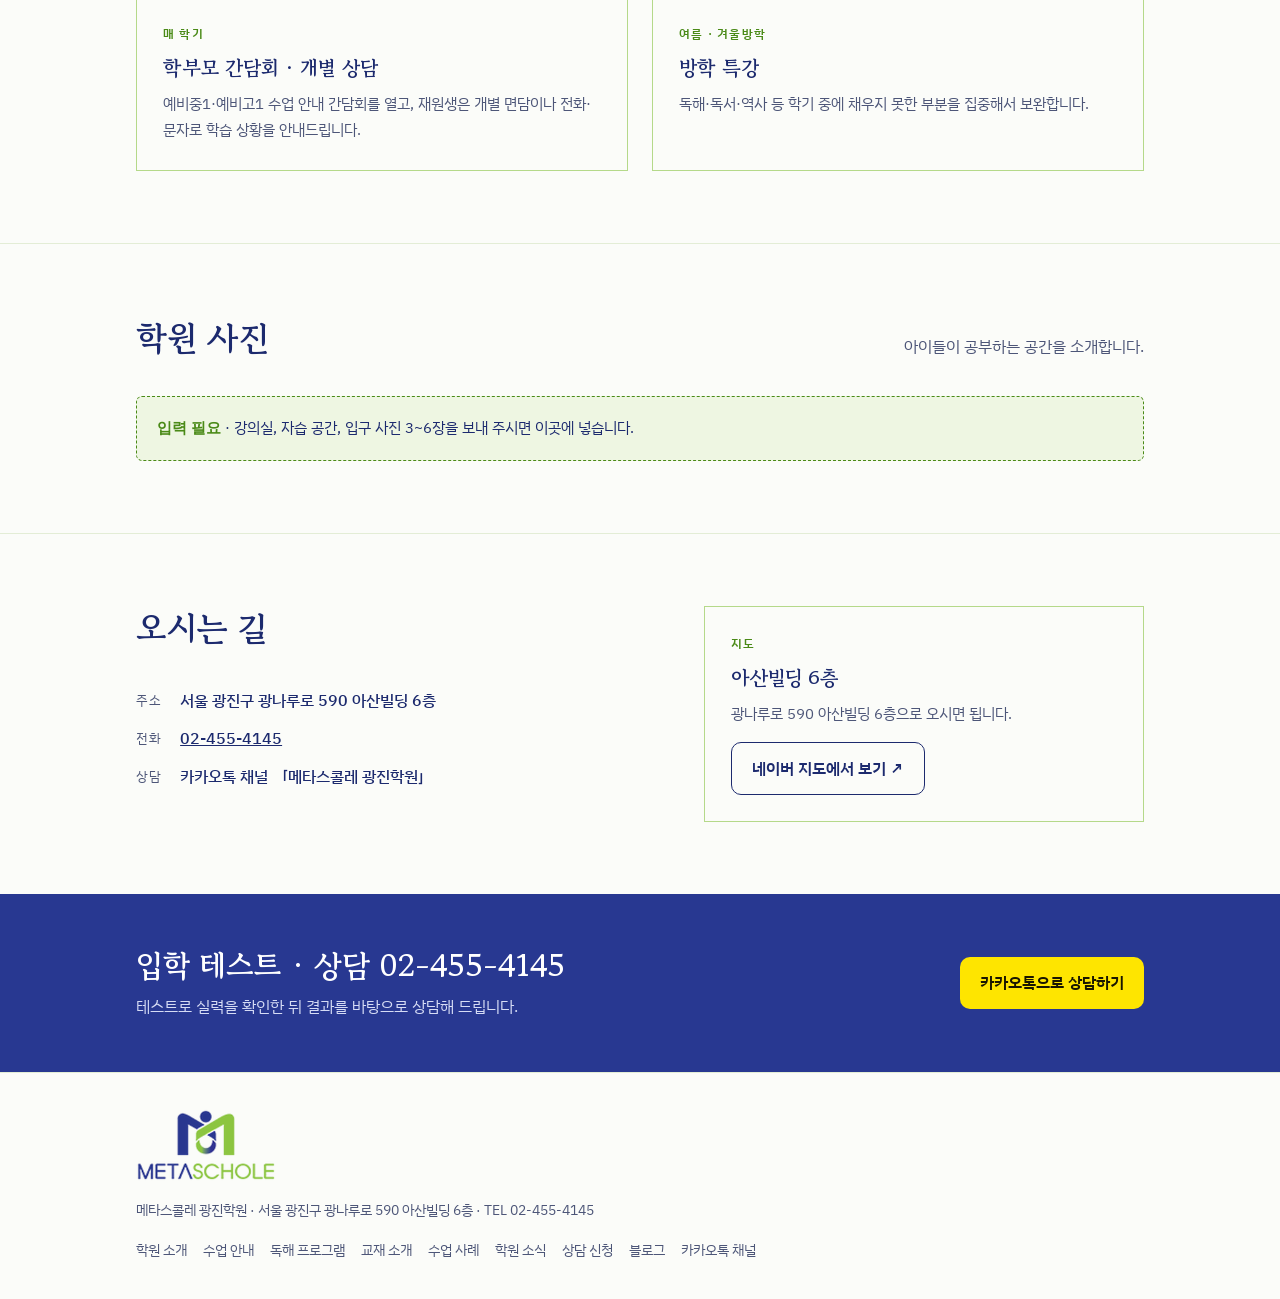
==== commit d0d5a1f7: "사이트 업데이트: 독해 프로그램 페이지, 문구·줄바꿈 정리" ====
--- a/about.html
+++ b/about.html
@@ -20,10 +20,10 @@
       <img class="logo-img-dark" src="mark-dark.png" alt="">
       <b>메타스콜레</b><span>광진</span>
     </a>
-    <nav class="menu" aria-label="주요 메뉴"><a href="about.html" aria-current="page">학원 소개</a><a href="classes.html">수업 안내</a><a href="materials.html">교재 소개</a><a href="cases.html">수업 사례</a><a href="news.html">학원 소식</a><a href="contact.html">상담 신청</a></nav>
+    <nav class="menu" aria-label="주요 메뉴"><a href="about.html" aria-current="page">학원 소개</a><a href="classes.html">수업 안내</a><a href="programs.html">독해 프로그램</a><a href="materials.html">교재 소개</a><a href="cases.html">수업 사례</a><a href="news.html">학원 소식</a><a href="contact.html">상담 신청</a></nav>
     <a class="kakao-btn" href="https://pf.kakao.com/_zTMRxb" target="_blank" rel="noopener">카톡 상담</a>
   </div>
-  <div class="menu-row"><nav class="menu wrap" aria-label="주요 메뉴(모바일)"><a href="about.html" aria-current="page">학원 소개</a><a href="classes.html">수업 안내</a><a href="materials.html">교재 소개</a><a href="cases.html">수업 사례</a><a href="news.html">학원 소식</a><a href="contact.html">상담 신청</a></nav></div>
+  <div class="menu-row"><nav class="menu wrap" aria-label="주요 메뉴(모바일)"><a href="about.html" aria-current="page">학원 소개</a><a href="classes.html">수업 안내</a><a href="programs.html">독해 프로그램</a><a href="materials.html">교재 소개</a><a href="cases.html">수업 사례</a><a href="news.html">학원 소식</a><a href="contact.html">상담 신청</a></nav></div>
 </header>
 <main>
 <div class="about-hero"><div class="wrap">
@@ -31,11 +31,11 @@
   <h1>읽는 힘을 키우면<br>모든 과목이 달라집니다</h1>
   <p class="lede">메타스콜레 광진은 초등 문해력부터 중·고등 내신과 수능까지, 국어를 중심으로 공부의 바탕을 다지는 학원입니다.</p>
   <div class="pillars">
-    <div class="pillar"><b>끝까지 관리합니다</b><span>원장·부원장이 모든 수업을 직접 맡고, 과제는 끝낼 때까지 함께합니다.</span></div>
+    <div class="pillar"><b>끝까지 관리합니다</b><span>원장·부원장을 비롯한 모든 강사가 책임감을 갖고 수업하고, 과제는 끝낼 때까지 함께합니다.</span></div>
     <div class="pillar"><b>초등은 문해력이 기초입니다</b><span>독해랑 창의랑 · 책 읽는 거인 · 한자로 읽는 힘을 다집니다.</span></div>
     <div class="pillar"><b>결과로 보여 드립니다</b><span>한자 급수 전원 합격, 원내 글쓰기 대회, 학교별 내신 대비.</span></div>
   </div>
-  <div class="subnav"><a href="#greeting">원장 인사말</a><a href="#method">교육 방법</a><a href="#features">특장점</a><a href="#activities">학원 활동</a><a href="#photos">학원 사진</a><a href="#location">오시는 길</a></div>
+  <div class="subnav"><a href="#greeting">원장 인사말</a><a href="#brand">메타스콜레 본사</a><a href="#method">교육 방법</a><a href="#features">특장점</a><a href="#activities">학원 활동</a><a href="#photos">학원 사진</a><a href="#location">오시는 길</a></div>
 </div></div>
 
 <section class="first" id="greeting">
@@ -48,22 +48,48 @@
     <div class="letter-body">
       <p>안녕하세요. 메타스콜레 광진 원장입니다.</p>
       <p>국어는 모든 공부의 바탕입니다. 교과서를 정확히 읽지 못하면 사회도, 과학도, 수학 문제도 어렵습니다. 그래서 메타스콜레 광진은 초등학생 때부터 읽고 생각하고 쓰는 힘을 기르고, 그 힘을 중·고등학교 내신과 수능까지 이어 가도록 가르칩니다.</p>
-      <p>학생마다 이해하는 속도와 약한 부분이 다릅니다. 원장과 부원장이 모든 수업을 직접 맡아 한 명 한 명의 진도와 과제를 챙기고, 맡은 과제는 끝까지 해낼 수 있도록 관리합니다.</p>
+      <p>학생마다 이해하는 속도와 약한 부분이 다릅니다. 원장·부원장을 비롯한 모든 강사가 책임감을 갖고 한 명 한 명의 진도와 과제를 챙기고, 맡은 과제는 끝까지 해낼 수 있도록 관리합니다.</p>
       <p>아이들의 가능성을 믿고 맡겨 주시는 학부모님께 늘 감사드립니다. 한 학기 한 학기 성장 곡선을 그려 갈 수 있도록 끝까지 곁에서 함께하겠습니다.</p>
       <div class="letter-sign"><small>메타스콜레 광진학원</small>원장 드림</div>
     </div>
   </div>
 </section>
 
+<section id="brand">
+  <div class="wrap">
+    <div class="sec-head"><h2>메타스콜레는 이런 곳입니다</h2><p>메타스콜레 광진은 2001년부터 독해력 훈련 한 길을 걸어온 교육기업 메타스콜레의 지점입니다.</p></div>
+    <div class="brand-story">
+      <div class="story">
+        <p class="crumb">SINCE 2001</p>
+        <h3>작은 겨자씨가 거인이 되도록</h3>
+        <p>2001년 1월, 일산의 독해력 훈련 학원 「겨자씨의 꿈」에서 메타스콜레가 시작되었습니다. 작은 겨자씨 같은 아이들이 책을 읽고 생각하며 자라, 세상에 선한 영향력을 펼치는 거인이 되기를 바라는 마음이었습니다.</p>
+        <p>이후 독해력 · 사고력 · 창의력을 기르는 교육 프로그램과 교재를 직접 연구하고 개발해 왔고, 지금은 「독해랑 창의랑」, 「책 읽는 거인」, 「논리와 상상」 같은 교육 브랜드를 전국에서 운영하고 있습니다.</p>
+        <dl class="info vm">
+          <dt>비전</dt><dd>교육과 함께 좋은 것을 나누고 따뜻한 가치를 만드는 교육기업</dd>
+          <dt>미션</dt><dd>독서를 통해 선한 영향력을 가진 거인을 만드는 교육기업</dd>
+          <dt>핵심 가치</dt><dd>헌신 · 실력 · 창의</dd>
+        </dl>
+      </div>
+      <div class="facts">
+        <div class="fact"><b>2001<small>년</small></b><span>독해력 훈련 학원 「겨자씨의 꿈」 설립</span></div>
+        <div class="fact"><b>800<small>여 종</small></b><span>직접 연구하고 만든 초·중·고 교재</span></div>
+        <div class="fact"><b>특허</b><span>독해력 훈련 방법과 시스템 특허 등록</span></div>
+        <div class="fact"><b>대상</b><span>「독해랑 창의랑」 중앙일보 우수브랜드 교육부문 대상</span></div>
+      </div>
+    </div>
+    <p class="brand-note">본사 소개 출처 · <a href="https://metaschole.com" target="_blank" rel="noopener">메타스콜레 공식 홈페이지 ↗</a></p>
+  </div>
+</section>
+
 <section id="method">
   <div class="wrap">
-    <div class="sec-head"><h2>교육 방법</h2><p>선생님이 설명만 하는 수업이 아니라, 학생이 스스로 읽고 풀고 고치는 훈련 수업입니다. 학생 스스로 학습 7 : 선생님 코칭 3의 비율로 진행합니다.</p></div>
+    <div class="sec-head"><h2>교육 방법</h2><p>과정마다 수업 방식은 다르지만, 모든 학생은 이 흐름으로 관리합니다. 과정별 수업 방식은 <a class="more" href="classes.html">수업 안내</a>에서 보실 수 있습니다.</p></div>
     <div class="flow five">
-      <div class="step"><div class="n">1</div><h3>정독하고 풀기</h3><p>지문을 꼼꼼히 읽고 문제를 풉니다.</p></div>
-      <div class="step"><div class="n">2</div><h3>근거 찾고 채점</h3><p>답의 근거를 표시하고 빨간 펜으로 스스로 채점합니다.</p></div>
-      <div class="step"><div class="n">3</div><h3>선생님 확인</h3><p>선생님이 파란 펜으로 정답 여부를 표시합니다.</p></div>
-      <div class="step"><div class="n">4</div><h3>다시 고치기</h3><p>지문을 다시 읽고 틀린 문제를 고쳐 봅니다.</p></div>
-      <div class="step"><div class="n">5</div><h3>함께 풀기</h3><p>그래도 틀린 문제는 선생님과 함께 풉니다.</p></div>
+      <div class="step"><div class="n">1</div><h3>테스트 후 상담</h3><p>입학 테스트로 실력을 확인한 뒤, 결과를 바탕으로 상담합니다.</p></div>
+      <div class="step"><div class="n">2</div><h3>맞춤 진도</h3><p>같은 반이어도 학생마다 진도와 과제를 따로 정합니다.</p></div>
+      <div class="step"><div class="n">3</div><h3>수업과 확인</h3><p>배운 내용은 테스트와 첨삭으로 그날 바로 확인합니다.</p></div>
+      <div class="step"><div class="n">4</div><h3>과제 완료</h3><p>과제는 끝까지 해냅니다. 못 한 날은 학원에서 마칠 때까지 함께합니다.</p></div>
+      <div class="step"><div class="n">5</div><h3>학부모 상담</h3><p>개별 면담과 전화·문자로 학습 상황을 안내드립니다.</p></div>
     </div>
   </div>
 </section>
@@ -72,7 +98,7 @@
   <div class="wrap">
     <div class="sec-head"><h2>특장점</h2></div>
     <div class="points">
-      <div class="point"><div class="k">20<small>여 년</small></div><h3>원장/부원장 직강</h3><p>원장과 부원장이 모든 수업을 직접 맡습니다. 강사가 바뀌지 않습니다.</p></div>
+      <div class="point"><div class="k">20<small>여 년</small></div><h3>책임 수업</h3><p>원장·부원장을 비롯한 모든 강사가 책임감을 갖고 수업합니다.</p></div>
       <div class="point"><div class="k">1:1</div><h3>개인별 맞춤 관리</h3><p>학생의 현재 실력에 맞춰 진도와 과제를 따로 정합니다.</p></div>
       <div class="point"><div class="k">끝까지</div><h3>과제 완료 관리</h3><p>과제를 하지 못한 날은 학원에서 마칠 때까지 함께합니다.</p></div>
       <div class="point"><div class="k">정원제</div><h3>소수 정예 반</h3><p>반마다 정원을 두어 한 명 한 명 꼼꼼히 봅니다.</p></div>
@@ -113,7 +139,7 @@
   </div>
 </section>
 <div class="cta-band"><div class="wrap">
-  <div><h2>수업 상담 · 02-455-4145</h2><p>카카오톡 채널 또는 학원 전화로 문의해 주세요.</p></div>
+  <div><h2>입학 테스트 · 상담 02-455-4145</h2><p>테스트로 실력을 확인한 뒤 결과를 바탕으로 상담해 드립니다.</p></div>
   <a class="btn kakao" href="https://pf.kakao.com/_zTMRxb" target="_blank" rel="noopener">카카오톡으로 상담하기</a>
 </div></div>
 </main>
@@ -123,7 +149,7 @@
     <img class="logo-img-dark" src="logo-dark.png" alt="METASCHOLE" style="width:140px">
     <p style="margin-top:10px">메타스콜레 광진학원 · 서울 광진구 광나루로 590 아산빌딩 6층 · TEL 02-455-4145</p>
   </div>
-  <nav aria-label="하단 메뉴"><a href="about.html">학원 소개</a><a href="classes.html">수업 안내</a><a href="materials.html">교재 소개</a><a href="cases.html">수업 사례</a><a href="news.html">학원 소식</a><a href="contact.html">상담 신청</a><a href="https://blog.naver.com/lcleo01" target="_blank" rel="noopener">블로그</a><a href="https://pf.kakao.com/_zTMRxb" target="_blank" rel="noopener">카카오톡 채널</a></nav>
+  <nav aria-label="하단 메뉴"><a href="about.html">학원 소개</a><a href="classes.html">수업 안내</a><a href="programs.html">독해 프로그램</a><a href="materials.html">교재 소개</a><a href="cases.html">수업 사례</a><a href="news.html">학원 소식</a><a href="contact.html">상담 신청</a><a href="https://blog.naver.com/lcleo01" target="_blank" rel="noopener">블로그</a><a href="https://pf.kakao.com/_zTMRxb" target="_blank" rel="noopener">카카오톡 채널</a></nav>
 </div></footer>
 </body>
 </html>
--- a/style.css
+++ b/style.css
@@ -282,22 +282,16 @@
 table.levels th,table.levels td{border:1px solid var(--grid);padding:6px 14px;text-align:left;color:var(--ink)}
 table.levels th{background:var(--paper-2);font-weight:600}
 
-/* 학원 소개 배너 */
-.about-hero{background:var(--brand);color:#fff;position:relative;overflow:hidden}
-.about-hero::after{content:"";position:absolute;inset:0;background-image:linear-gradient(rgba(255,255,255,.07) 1px,transparent 1px),linear-gradient(90deg,rgba(255,255,255,.07) 1px,transparent 1px);background-size:36px 36px;pointer-events:none}
-.about-hero .wrap{position:relative;z-index:1;padding-block:56px 40px}
-.about-hero .crumb{color:var(--lime)}
+/* 학원 소개 배너 — 원고지 */
+.about-hero{background:var(--paper-2);border-bottom:1px solid var(--grid-faint);background-image:linear-gradient(var(--grid-faint) 1px,transparent 1px),linear-gradient(90deg,var(--grid-faint) 1px,transparent 1px);background-size:32px 32px}
+.about-hero .wrap{padding-block:52px 40px}
 .about-hero h1{font-size:clamp(1.9rem,4.6vw,3rem);line-height:1.25}
-.about-hero .lede{color:#dfe4fa;margin-top:14px;max-width:36em}
+.about-hero .lede{color:var(--ink-soft);margin-top:14px;max-width:36em}
 .pillars{display:grid;grid-template-columns:repeat(3,minmax(0,1fr));gap:16px;margin-top:32px}
 @media (max-width:760px){.pillars{grid-template-columns:1fr}}
-.pillar{background:rgba(255,255,255,.08);border:1px solid rgba(255,255,255,.22);border-top:3px solid var(--lime);padding:18px 18px 20px;display:flex;flex-direction:column;gap:6px;min-width:0}
-.pillar b{font-family:var(--display);font-size:1.12rem}
-.pillar span{color:#dfe4fa;font-size:.92rem;line-height:1.6}
-.about-hero .subnav a{background:transparent;color:#fff;border-color:rgba(255,255,255,.4)}
-.about-hero .subnav a:hover{border-color:var(--lime);color:var(--lime)}
-@media (prefers-color-scheme: dark){:root:not([data-theme="light"]) .about-hero{background:#1b2558}}
-:root[data-theme="dark"] .about-hero{background:#1b2558}
+.pillar{background:var(--paper);border:1px solid var(--grid);border-top:3px solid var(--lime);padding:18px 18px 20px;display:flex;flex-direction:column;gap:6px;min-width:0}
+.pillar b{font-family:var(--display);font-size:1.12rem;color:var(--brand)}
+.pillar span{color:var(--ink-soft);font-size:.92rem;line-height:1.6}
 
 .flow.five{grid-template-columns:repeat(5,minmax(0,1fr))}
 @media (max-width:900px){.flow.five{grid-template-columns:1fr}.flow.five .step,.flow.five .step+.step{padding:16px 0;border-left:0;border-top:1px dashed var(--grid)}.flow.five .step:first-child{border-top:0}}
@@ -308,3 +302,209 @@
 .covers figure{margin:0;display:flex;flex-direction:column;gap:8px}
 .covers img{width:100%;height:auto;border:1px solid var(--grid);box-shadow:0 6px 18px rgba(20,30,80,.12)}
 .covers figcaption{font-size:.88rem;color:var(--ink-soft)}
+
+.flow.four{grid-template-columns:repeat(4,minmax(0,1fr))}
+@media (max-width:860px){.flow.four{grid-template-columns:1fr}.flow.four .step,.flow.four .step+.step{padding:16px 0;border-left:0;border-top:1px dashed var(--grid)}.flow.four .step:first-child{border-top:0}}
+.flow.four .step{padding-right:20px}.flow.four .step+.step{padding-left:20px}
+
+/* 본사 소개 */
+.brand-story{display:grid;grid-template-columns:minmax(0,1.3fr) minmax(0,1fr);gap:40px;align-items:start}
+@media (max-width:860px){.brand-story{grid-template-columns:1fr;gap:28px}}
+.story{display:flex;flex-direction:column;gap:14px;min-width:0}
+.story h3{font-size:1.5rem}
+.story>p{color:var(--ink-soft)}
+.story .crumb{margin:0}
+dl.vm{margin-top:8px;padding-top:16px;border-top:1px solid var(--grid-faint)}
+.facts{display:grid;grid-template-columns:repeat(2,minmax(0,1fr));border-left:1px solid var(--grid);border-top:1px solid var(--grid)}
+.fact{padding:20px 18px;border-right:1px solid var(--grid);border-bottom:1px solid var(--grid);display:flex;flex-direction:column;gap:6px;min-width:0}
+.fact b{font-family:var(--display);font-size:1.9rem;line-height:1;color:var(--brand)}
+.fact b small{font-size:.95rem;margin-left:2px}
+.fact span{font-size:.9rem;color:var(--ink-soft);line-height:1.55}
+.brand-note{margin-top:18px;font-size:.82rem;color:var(--ink-soft)}
+
+/* 과정 구조도 */
+.cm-scroll{overflow-x:auto;padding-bottom:6px}
+.coursemap{display:grid;grid-template-columns:96px repeat(8,minmax(72px,1fr));grid-auto-rows:auto;column-gap:0;row-gap:12px;min-width:780px;background-image:linear-gradient(90deg,var(--grid-faint) 1px,transparent 1px);background-size:calc((100% - 96px)/8) 100%;background-position:96px 0;background-repeat:repeat-x}
+.cm-h{text-align:center;font-weight:600;font-size:.85rem;padding:8px 4px;border-bottom:2px solid var(--ink);font-variant-numeric:tabular-nums}
+.cm-row-label{grid-column:1;display:flex;flex-direction:column;justify-content:center;gap:0;padding-right:10px}
+.cm-row-label b{font-size:.78rem;letter-spacing:.1em;color:var(--green)}
+.cm-row-label span{font-family:var(--display);font-weight:700;font-size:1rem}
+.cm-bar{margin:0 4px;padding:12px 14px;border-radius:6px;text-decoration:none;display:flex;flex-direction:column;gap:2px;min-width:0;border:1px solid transparent;transition:transform .15s}
+.cm-bar:hover{transform:translateY(-2px)}
+.cm-bar b{font-family:var(--display);font-size:1.02rem;line-height:1.3}
+.cm-bar span{font-size:.78rem;line-height:1.4;opacity:.85}
+.cm-bar.m1,.cm-bar.m2,.cm-bar.m3{background:var(--brand);color:#fff;position:relative}
+.cm-bar.m1::after,.cm-bar.m2::after{content:"";position:absolute;right:-13px;top:50%;transform:translateY(-50%);border:9px solid transparent;border-left:10px solid var(--brand);z-index:1}
+.cm-bar.lit{background:var(--green-soft);border-color:var(--lime);color:var(--ink)}
+.cm-bar.exam{background:var(--paper);border-color:var(--grid);color:var(--ink)}
+.cm-bar.sp{background:var(--paper-2);border:1px dashed var(--green);color:var(--ink)}
+.coursemap-sec+section{border-top:1px solid var(--grid-faint)}
+.cm-mobile{display:none}
+@media (max-width:700px){
+  .cm-scroll{display:none}
+  .cm-mobile{display:flex;flex-direction:column;gap:10px}
+  .cm-m-title{font-size:.8rem;letter-spacing:.1em;font-weight:600;color:var(--green);margin-top:6px}
+  .cm-steps,.cm-extra{list-style:none;margin:0;padding:0;display:flex;flex-direction:column;gap:8px}
+  .cm-steps li a,.cm-extra li a{display:grid;grid-template-columns:92px minmax(0,1fr);align-items:baseline;gap:2px 12px;padding:12px 14px;border-radius:6px;text-decoration:none}
+  .cm-steps li a{background:var(--brand);color:#fff;position:relative}
+  .cm-steps li+li{position:relative}
+  .cm-steps li+li::before{content:"↓";display:block;text-align:center;color:var(--brand);font-weight:700;line-height:1;margin:-2px 0 6px}
+  .cm-steps span,.cm-extra span{font-size:.8rem;opacity:.85}
+  .cm-steps b,.cm-extra b{font-family:var(--display);font-size:1.05rem}
+  .cm-steps small{grid-column:2;font-size:.78rem;opacity:.85}
+  .cm-extra li a{background:var(--green-soft);border:1px solid var(--grid);color:var(--ink)}
+}
+
+/* 독해랑 창의랑 도식 */
+.dhc{margin:22px 26px 6px;padding:26px;background:var(--paper-2);border:1px solid var(--grid);border-left:4px solid var(--brand);display:flex;flex-direction:column;gap:24px}
+@media (max-width:560px){.dhc{margin:18px 16px 4px;padding:18px 16px}}
+.dhc-head{display:flex;flex-direction:column;gap:8px}
+.dhc-head .crumb{margin:0}
+.dhc-head h4{font-family:var(--display);font-size:1.5rem;margin:0;color:var(--brand)}
+.dhc-head p{color:var(--ink-soft);line-height:1.7}
+.dhc-label{font-size:.8rem;letter-spacing:.08em;font-weight:600;color:var(--green);margin-bottom:10px}
+.dhc-flow{list-style:none;margin:0;padding:0;display:grid;grid-template-columns:repeat(5,minmax(0,1fr));gap:10px}
+.dhc-flow li{position:relative;background:var(--paper);border:1px solid var(--grid);padding:14px 12px 12px;display:flex;flex-direction:column;gap:4px;min-width:0}
+.dhc-flow li+li::before{content:"";position:absolute;left:-10px;top:50%;transform:translateY(-50%);border:6px solid transparent;border-left:8px solid var(--brand)}
+.dhc-flow i{font-style:normal;width:26px;height:26px;border-radius:50%;background:var(--brand);color:#fff;display:grid;place-items:center;font-weight:700;font-size:.85rem}
+.dhc-flow b{font-family:var(--display);font-size:1rem}
+.dhc-flow span{font-size:.8rem;color:var(--ink-soft);line-height:1.45}
+@media (max-width:760px){.dhc-flow{grid-template-columns:1fr;gap:8px}.dhc-flow li{flex-direction:row;align-items:center;gap:10px;flex-wrap:wrap}.dhc-flow li+li::before{left:20px;top:-8px;transform:none;border:5px solid transparent;border-top:6px solid var(--brand)}.dhc-flow span{flex-basis:100%;padding-left:36px}}
+.dhc-stairs{list-style:none;margin:0;padding:0;display:grid;grid-template-columns:repeat(6,minmax(92px,1fr));align-items:end;gap:6px;min-width:560px}
+.dhc-stairs li{display:flex;flex-direction:column;justify-content:flex-end}
+.st-block{height:calc(46px + var(--h) * 16px);background:color-mix(in srgb,var(--brand) calc(25% + var(--h) * 12%),var(--paper));color:#fff;padding:8px 10px;display:flex;flex-direction:column;justify-content:flex-end;gap:1px;border-radius:4px 4px 0 0}
+.st-block em{font-style:normal;font-size:.72rem;opacity:.85}
+.st-block b{font-family:var(--display);font-size:1.05rem;line-height:1.2}
+.st-block span{font-size:.72rem;opacity:.9}
+.dhc-stairs li:nth-child(-n+2) .st-block{color:var(--ink)}
+.dhc-chips{list-style:none;margin:0;padding:0;display:flex;flex-wrap:wrap;gap:8px}
+.dhc-chips li{background:var(--paper);border:1px solid var(--lime);color:var(--ink);padding:5px 12px;border-radius:999px;font-size:.88rem}
+.dhc-foot{font-size:.88rem;color:var(--ink-soft)}
+.dhc-foot a{color:var(--green);font-weight:600}
+
+/* 교재 소개: 과정별 그룹 */
+.mat-list{display:flex;flex-direction:column;gap:44px}
+.mat-group{display:grid;grid-template-columns:minmax(0,260px) minmax(0,1fr);gap:28px;align-items:start;scroll-margin-top:90px;padding-top:28px;border-top:1px solid var(--grid-faint)}
+.mat-group:first-child{border-top:0;padding-top:0}
+@media (max-width:760px){.mat-group{grid-template-columns:1fr;gap:16px}}
+.mat-head{display:flex;flex-direction:column;gap:6px}
+.mat-head .tag{margin:0}
+.mat-head h3{font-size:1.3rem}
+.mat-head p{color:var(--ink-soft);font-size:.95rem}
+.mat-group .covers{grid-template-columns:repeat(auto-fill,minmax(130px,170px))}
+@media (max-width:520px){.mat-group .covers{grid-template-columns:repeat(2,minmax(0,1fr));gap:14px}}
+
+/* 과정 안내 강조 박스 */
+.courses .card.hl-master{background:var(--brand);border-color:var(--brand);color:#fff}
+.courses .card.hl-master .tag{color:var(--lime)}
+.courses .card.hl-master h3{color:#fff}
+.courses .card.hl-master p{color:#dfe4fa}
+.courses .card.hl-master .go{color:var(--lime)}
+.courses .card.hl-master:hover{border-color:var(--lime)}
+.courses .card.hl-literacy{background:var(--green-soft);border:2px solid var(--lime)}
+.courses .card.hl-literacy .tag{color:var(--green)}
+@media (prefers-color-scheme: dark){:root:not([data-theme="light"]) .courses .card.hl-master{background:#24307a;border-color:#24307a}}
+:root[data-theme="dark"] .courses .card.hl-master{background:#24307a;border-color:#24307a}
+@media (max-width:560px){.dhc-stairs{grid-template-columns:repeat(3,minmax(0,1fr));min-width:0;row-gap:8px}.st-block{height:calc(40px + var(--h) * 6px)}}
+.dhc.dhc-solo{margin:0}
+.cm-bar.dhc-bar{background:var(--paper);border:2px solid var(--brand);color:var(--brand)}
+.cm-bar.dhc-bar span{color:var(--ink-soft);opacity:1}
+
+/* 도식 글자 넘침 보정 */
+.st-block{height:auto;min-height:calc(78px + var(--h) * 14px);justify-content:flex-end}
+.st-block b,.st-block span,.st-block em{white-space:nowrap}
+@media (max-width:560px){.st-block{min-height:calc(72px + var(--h) * 4px)}}
+.cm-bar b,.cm-bar span{overflow-wrap:anywhere;word-break:keep-all}
+.dhc-flow b{word-break:keep-all}
+
+/* 권장 학년 + 가능 범위 */
+.cm-note{margin:-14px 0 22px;font-size:.92rem;color:var(--ink-soft);display:flex;flex-wrap:wrap;gap:6px 14px;align-items:center}
+.cm-note b{color:var(--ink)}
+.cm-key{display:inline-flex;align-items:center;gap:6px;font-size:.82rem}
+.cm-key i{display:inline-block;width:22px;height:12px;border-radius:2px}
+.cm-key .k-solid{background:var(--brand)}
+.cm-key .k-ext{background:color-mix(in srgb,var(--brand) 30%,var(--paper));margin-left:8px}
+.cm-bar.m1::after,.cm-bar.m2::after{display:none}
+.cm-bar.ext{background:linear-gradient(90deg,var(--brand) 0 var(--solid),color-mix(in srgb,var(--brand) 30%,var(--paper)) var(--solid) 100%)}
+.level-note{padding:14px 26px 0;font-size:.9rem;color:var(--green);font-weight:600}
+@media (max-width:700px){.level-note{padding:12px 16px 0}}
+.cm-bar.ext{background:none;padding:0;flex-direction:row;overflow:hidden;gap:0}
+.cm-bar.ext .seg{display:flex;flex-direction:column;justify-content:center;gap:2px;padding:12px 14px;min-width:0}
+.cm-bar.ext .s1{width:var(--solid);flex:none;background:var(--brand);color:#fff}
+.cm-bar.ext .s2{flex:1;background:color-mix(in srgb,var(--brand) 18%,var(--paper));color:var(--brand);font-size:.78rem;font-weight:600;line-height:1.35}
+.cm-bar.ext .seg{opacity:1}
+.cm-bar.ext .s1>span{opacity:.85}
+.mat-points{padding:6px 0 0;gap:6px;font-size:.92rem}
+.mat-group{grid-template-columns:minmax(0,340px) minmax(0,1fr)}
+@media (max-width:760px){.mat-group{grid-template-columns:1fr}}
+.dhc-stairs li{gap:8px}
+.st-cover{width:72%;max-width:110px;height:auto;align-self:center;box-shadow:0 4px 10px rgba(20,30,80,.15);background:#fff}
+@media (max-width:560px){.st-cover{width:80%}}
+.dhc-covers{grid-template-columns:repeat(auto-fill,minmax(110px,130px))}
+.dhc-covers img{box-shadow:none;border-color:var(--grid-faint)}
+@media (max-width:520px){.mat-group .dhc-covers{grid-template-columns:repeat(3,minmax(0,1fr))}}
+
+/* 시그니처 과정 강조 */
+.sig-band{background:var(--brand);color:#fff;position:relative;overflow:hidden}
+.sig-band::after{content:"";position:absolute;inset:0;background-image:linear-gradient(rgba(255,255,255,.08) 1px,transparent 1px),linear-gradient(90deg,rgba(255,255,255,.08) 1px,transparent 1px);background-size:32px 32px;pointer-events:none}
+.sig-band .wrap{position:relative;z-index:1;padding-block:44px 40px;display:flex;flex-direction:column;gap:10px}
+.sig-band h2{font-size:clamp(1.7rem,4vw,2.4rem);color:#fff}
+.sig-band p{color:#dfe4fa;max-width:40em}
+.sig-badge{align-self:flex-start;background:var(--lime);color:#14200a;font-weight:700;font-size:.75rem;letter-spacing:.16em;padding:4px 10px;border-radius:999px}
+section.sig{border-top:0}
+section.sig-master{background:color-mix(in srgb,var(--brand) 6%,var(--paper))}
+section.sig-lit{background:color-mix(in srgb,var(--lime) 14%,var(--paper))}
+section.sig .sec-head h2::before{content:"SIGNATURE";display:inline-block;vertical-align:middle;margin-right:10px;font-family:var(--body);font-size:.68rem;letter-spacing:.14em;font-weight:700;padding:3px 9px;border-radius:999px;background:var(--brand);color:#fff;transform:translateY(-3px)}
+section.sig-lit .sec-head h2::before{background:var(--green)}
+section.sig .class{border:2px solid var(--brand);box-shadow:0 10px 28px rgba(20,30,90,.10)}
+section.sig-master .class-top{background:var(--brand);color:#fff;border-bottom-color:var(--brand)}
+section.sig-master .class-top h3{color:#fff}
+section.sig-master .class-top p{color:#dfe4fa}
+section.sig-master .class-top .tag{color:var(--lime)}
+section.sig-lit .class{border-color:var(--green)}
+section.sig-lit .class-top{background:var(--lime);border-bottom-color:var(--green);color:#14200a}
+section.sig-lit .class-top h3{color:#14200a}
+section.sig-lit .class-top p{color:#2c3d14}
+section.sig-lit .class-top .tag{color:#2c4a10}
+section.sig .class .meta,section.sig .class .meta div+div{border-color:var(--grid)}
+.more-band{border-top:1px solid var(--grid-faint)}
+.more-band .wrap{padding-block:56px 0;display:flex;flex-direction:column;gap:6px}
+.more-band h2{font-size:clamp(1.4rem,3vw,1.9rem)}
+.more-band p{color:var(--ink-soft)}
+.more-band+section{border-top:0;padding-top:28px}
+@media (prefers-color-scheme: dark){:root:not([data-theme="light"]) .sig-band{background:#1b2558}}
+:root[data-theme="dark"] .sig-band{background:#1b2558}
+section.sig-dhc{background:var(--paper)}
+section.sig-dhc .dhc{border:2px solid var(--brand);border-left-width:6px;box-shadow:0 10px 28px rgba(20,30,90,.10)}
+.mat-sec{font-family:var(--display);font-size:1.4rem;font-weight:700;display:flex;align-items:center;gap:10px;padding-bottom:10px;border-bottom:2px solid var(--ink);margin-top:8px}
+.mat-sec+.mat-group{border-top:0;padding-top:0}
+.mat-sec .sig-badge{font-family:var(--body);font-size:.68rem}
+.covers figure.inner img{border-color:var(--grid-faint)}
+.covers figure.inner a{display:block}
+.mat-group .covers.four{grid-template-columns:repeat(4,minmax(0,1fr))}
+@media (max-width:520px){.mat-group .covers.four{grid-template-columns:repeat(2,minmax(0,1fr))}}
+.news-poster{margin:0;max-width:340px}
+.news-poster img{width:100%;height:auto;display:block;border:1px solid var(--grid-faint)}
+.notice dd a{color:var(--green);font-weight:600}
+
+.sayu-media{display:flex;gap:18px;align-items:flex-start;flex-wrap:wrap}
+.sayu-logo{width:96px;height:96px;border-radius:22px;flex:none}
+.sayu-media figure{margin:0;flex:1 1 300px;max-width:560px;display:flex;flex-direction:column;gap:8px}
+.sayu-media figure img{width:100%;height:auto;border:1px solid var(--grid);border-radius:8px;box-shadow:0 6px 18px rgba(20,30,80,.12)}
+.sayu-media figcaption{font-size:.85rem;color:var(--ink-soft)}
+
+.prog-table{width:100%;border-collapse:collapse;font-size:.95rem;background:#fff}
+.prog-table th{background:var(--navy,#283891);color:#fff;text-align:left;padding:10px 12px;font-weight:600}
+.prog-table td{padding:10px 12px;border-bottom:1px solid var(--grid-faint,#e3edd6);vertical-align:top}
+.prog-fig{margin:0;display:flex;flex-direction:column;gap:8px}
+.prog-fig img{width:100%;max-width:820px;height:auto;border-radius:10px;border:1px solid var(--grid-faint,#e3edd6)}
+.prog-fig figcaption{font-size:.88rem;color:var(--ink-soft)}
+.chips{list-style:none;margin:0;padding:0;display:flex;flex-wrap:wrap;gap:8px}
+.chips li{background:var(--paper-2,#f1f5ea);border:1px solid var(--grid,#b5d98a);border-radius:999px;padding:6px 14px;font-size:.9rem}
+
+/* 한 글자만 다음 줄로 넘어가지 않게 */
+body{word-break:keep-all;overflow-wrap:break-word;text-wrap:pretty}
+h1,h2,h3,.sec-head h2{text-wrap:balance}
+.prog-table{min-width:640px}
+.prog-table td:first-child{white-space:nowrap}
+.prog-table td:nth-child(3){white-space:nowrap}
